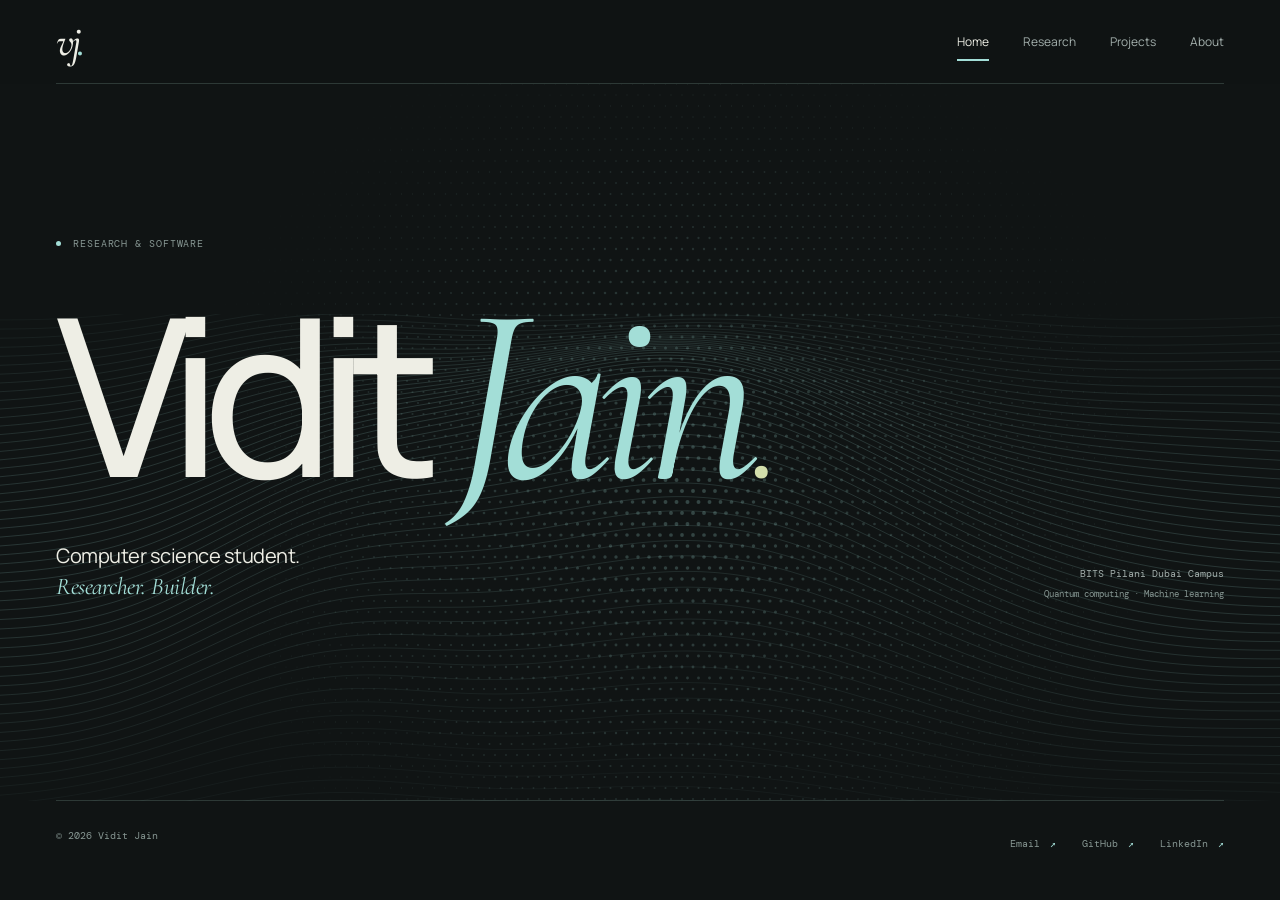
==== index.html @ ff982cfb "Extend portfolio artwork edge to edge" ====
<!doctype html>
<html lang="en" class="motion-running">
<head>
<meta charset="utf-8"><meta name="viewport" content="width=device-width, initial-scale=1">
<meta name="theme-color" content="#101414"><meta name="description" content="Vidit Jain, Computer Science undergraduate and student researcher at BITS Pilani Dubai Campus.">
<title>Vidit Jain</title><link rel="canonical" href="https://viditjain.me/">
<link rel="preconnect" href="https://fonts.googleapis.com"><link rel="preconnect" href="https://fonts.gstatic.com" crossorigin>
<link href="https://fonts.googleapis.com/css2?family=Cormorant+Garamond:ital,wght@0,400;0,500;1,400;1,500&family=DM+Mono:wght@400;500&family=Manrope:wght@400;500;600;700;800&display=swap" rel="stylesheet">
<link rel="stylesheet" href="/styles.css?v=studio-6"><script src="/script.js?v=studio-6" defer></script>
</head>
<body class="page-home">
<a class="skip-link" href="#main">Skip to content</a>
<header class="site-header"><div class="shell header-inner">
<a class="wordmark" href="/" aria-label="Vidit Jain home">vj<span class="wordmark-dot">.</span></a>
<nav class="primary-nav" aria-label="Main navigation"><a href="/" aria-current="page">Home</a><a href="/research/">Research</a><a href="/projects/">Projects</a><a href="/about/">About</a></nav>
</div></header>
<main id="main"><section class="shell home-composition">
<canvas class="home-waves" data-art="waves" aria-hidden="true"></canvas>
<canvas class="ambient-dots" data-art="dots" aria-hidden="true"></canvas><div class="home-topline"><p class="kicker">RESEARCH &amp; SOFTWARE</p></div>
<h1 class="name-title"><span>Vidit</span> <em>Jain</em><span class="name-period" aria-hidden="true">.</span></h1>
<div class="home-caption"><p>Computer science student.<br><em>Researcher. Builder.</em></p><p class="home-affiliation">BITS Pilani Dubai Campus<br><span>Quantum computing · Machine learning</span></p>
</div>
</section></main>
<footer class="shell footer"><span>© 2026 Vidit Jain</span><div class="footer-links"><button class="motion-toggle" type="button" aria-pressed="false" hidden>Motion <span class="motion-state">on</span></button><a href="mailto:f20240363@dubai.bits-pilani.ac.in">Email<span aria-hidden="true">↗</span></a><a href="https://github.com/VIDITJAIN7" target="_blank" rel="noreferrer">GitHub<span aria-hidden="true">↗</span></a><a href="https://www.linkedin.com/in/viditjain7" target="_blank" rel="noreferrer">LinkedIn<span aria-hidden="true">↗</span></a></div></footer>
</body>
</html>
---- styles.css ----
/* Shared studio system: open layouts, ink surfaces, mint signals. */
:root {
  color-scheme: dark;
  --bg: #101414;
  --text: #eeeee5;
  --muted: #a4b0ad;
  --quiet: #879793;
  --accent: #a3ded7;
  --blue: #a3ded7;
  --warm: #d3deab;
  --line: #2d3936;
  --sans: "Manrope", system-ui, sans-serif;
  --serif: "Cormorant Garamond", Georgia, serif;
  --mono: "DM Mono", ui-monospace, monospace;
  --ease: cubic-bezier(.22, 1, .36, 1);
}
* { box-sizing: border-box; }
html { scroll-behavior: smooth; scroll-padding-top: 170px; }
body { margin: 0; background: var(--bg); color: var(--text); font: 15px/1.8 var(--sans); -webkit-font-smoothing: antialiased; overflow-x: hidden; }
::selection { background: var(--accent); color: var(--bg); }
a { color: inherit; text-decoration: none; }
a, button { -webkit-tap-highlight-color: transparent; }
a:focus-visible, button:focus-visible { outline: 2px solid var(--accent); outline-offset: 6px; }
button { font: inherit; color: inherit; }
p, h1, h2, h3, figure, dl { margin: 0; }
p + p { margin-top: 20px; }
img, svg { display: block; max-width: 100%; }
em { font-family: var(--serif); font-weight: 400; }
.shell { width: min(1360px, calc(100% - 112px)); margin-inline: auto; }
.skip-link { position: fixed; z-index: 100; top: -100px; left: 20px; padding: 10px 18px; background: var(--accent); color: var(--bg); }
.skip-link:focus { top: 12px; }
.site-header { position: sticky; top: 0; z-index: 30; background: #101414e8; backdrop-filter: blur(18px); }
.header-inner { height: 84px; display: flex; align-items: center; gap: 40px; border-bottom: 1px solid var(--line); }
.wordmark { font: italic 500 42px/1 var(--serif); letter-spacing: -.08em; }
.wordmark-dot { color: var(--accent); }
.primary-nav { display: flex; align-items: center; gap: 34px; margin-left: auto; }
.primary-nav a { position: relative; padding: 12px 0; font-size: 12px; color: var(--muted); transition: color .2s; }
.primary-nav a::after { content: ""; position: absolute; left: 0; bottom: 3px; height: 2px; width: 100%; background: var(--accent); transform: scaleX(0); transform-origin: left; transition: transform .3s var(--ease); }
.primary-nav a:hover, .primary-nav a[aria-current] { color: var(--text); }
.primary-nav a:hover::after, .primary-nav a[aria-current]::after { transform: scaleX(1); }
.kicker, .entry-meta, .figure-eyebrow { font: 10px/1.8 var(--mono); letter-spacing: .09em; text-transform: uppercase; color: var(--quiet); }
.footer { border-top: 1px solid var(--line); margin-top: 40px; padding-block: 26px 32px; display: flex; justify-content: space-between; gap: 24px; color: var(--quiet); font: 10px/1.8 var(--mono); }
.footer-links { display: flex; align-items: center; gap: 26px; flex-wrap: wrap; }
.footer-links a { display: inline-flex; gap: 10px; padding-block: 8px; }
.footer-links a span, .text-link span, .project-title > a span { color: var(--accent); display: inline-block; transition: transform .25s var(--ease); }
.footer-links a:hover, .text-link:hover { color: var(--text); }
.footer-links a:hover span, .text-link:hover span, .project-title > a:hover span { transform: translate(3px,-3px); }
.motion-state { color: var(--accent); margin-left: 5px; }
.text-link { text-decoration: underline; text-decoration-color: var(--line); text-underline-offset: 6px; transition: text-decoration-color .2s; }
.text-link:hover { text-decoration-color: var(--accent); }

/* A quiet, oversized signature with a responsive generative line study. */
.home-composition { position: relative; isolation: isolate; min-height: max(560px,calc(100svh - 184px)); display: flex; flex-direction: column; justify-content: center; padding-block: 65px 110px; }
.home-waves { position: absolute; left: 50%; bottom: -1px; width: 100vw; height: 68%; transform: translateX(-50%); opacity: .48; z-index: -2; pointer-events: none; }
.ambient-dots { position: absolute; left: 50%; top: 0; width: 100vw; height: 100%; transform: translateX(-50%); opacity: .42; z-index: -1; pointer-events: none; }
.home-topline { display: flex; align-items: center; gap: 12px; }
.home-topline::before { content: ""; width: 5px; height: 5px; border-radius: 50%; background: var(--accent); }
.name-title { display: flex; align-items: baseline; font: 500 clamp(100px,17.2vw,260px)/1.02 var(--sans); letter-spacing: -.09em; margin: 28px 0 30px; white-space: nowrap; }
.name-title em { color: var(--accent); font-size: 1.15em; letter-spacing: -.065em; margin-left: .12em; line-height: .9; }
.name-period { color: var(--warm); font-family: var(--serif); font-size: .6em; margin-left: .03em; }
.home-caption { display: flex; justify-content: space-between; align-items: end; gap: 24px; }
.home-caption > p:first-child { font-size: 20px; line-height: 1.45; letter-spacing: -.025em; }
.home-caption em { color: var(--accent); font-size: 1.2em; }
.home-caption .home-affiliation { margin: 0; color: var(--muted); font: 10px/2 var(--mono); text-align: right; }
.home-affiliation span { color: var(--quiet); font-size: 9px; }
.home-under-title { border-top: 1px solid var(--line); display: flex; justify-content: space-between; padding-top: 14px; gap: 20px; }
.home-under-title .kicker { font-size: 9px; }
.home-body { display: grid; grid-template-columns: 1fr 1fr; gap: 9%; padding: 48px 0 16px; align-items: center; }
.home-intro { grid-column: 1; grid-row: 1; }
.intro-line { font-size: clamp(22px,2.1vw,31px); line-height: 1.4; letter-spacing: -.03em; }
.intro-line em { font-size: 1.2em; color: var(--accent); }
.home-intro > p:not(.intro-line) { font-size: 14px; color: var(--muted); }
.home-current { border-top: 1px solid var(--line); margin-top: 25px; padding-top: 18px; }
.home-current .kicker { display: block; color: var(--warm); font-size: 9px; margin-bottom: 8px; }
.home-location { display: flex; flex-wrap: wrap; justify-content: space-between; gap: 8px; font: 9px/1.8 var(--mono) !important; padding-top: 6px; }
.home-art { grid-column: 2; grid-row: 1; position: relative; height: 330px; overflow: hidden; }
.home-art canvas { position: absolute; inset: 20px 0 0; width: 100%; height: 280px; mask-image: linear-gradient(90deg,transparent,#000 10%,#000 85%,transparent); }
.art-label { position: relative; z-index: 1; display: flex; gap: 16px; color: var(--muted); font: 10px/1.8 var(--mono); }
.small-cross { color: var(--warm); font: 26px/1 var(--serif); }
.art-footnote { position: absolute; bottom: 0; left: 0; font: 8px var(--mono); letter-spacing: .08em; color: var(--quiet); }
.page-home .footer { margin-top: 0; }

/* Chapter titles share the artwork vocabulary with the home and profile. */
.page-intro { position: relative; isolation: isolate; padding-block: 64px 54px; min-height: 340px; overflow: hidden; display: grid; grid-template-columns: 1fr 350px; align-items: end; gap: 0 8%; }
.page-intro > .kicker { grid-column: 1/-1; color: var(--accent); margin-bottom: 24px; }
.page-intro > .kicker { display: none; }
.page-intro h1 { font: 500 clamp(62px,7.6vw,112px)/.95 var(--sans); letter-spacing: -.065em; }
.title-dot { color: var(--accent); font-family: var(--serif); }
.page-intro h1 em { display: block; font-size: 1.08em; color: var(--accent); padding-left: .55em; margin-top: 4px; letter-spacing: -.035em; }
.page-description { color: var(--muted); font-size: 14px; max-width: 360px; padding-bottom: 5px; }
.intro-art { position: absolute; z-index: -1; inset: 0 auto 0 50%; width: 100vw; height: 100%; transform: translateX(-50%); opacity: .34; pointer-events: none; }

/* The index stays above the work. Each heading stays beside its story. */
.reading-layout { position: relative; }
.contents { position: sticky; top: 83px; z-index: 20; background: #101414f2; backdrop-filter: blur(18px); border-block: 1px solid var(--line); }
.contents nav { display: flex; align-items: center; gap: 30px; min-height: 62px; position: relative; }
.contents .kicker { margin-right: auto; font-size: 9px; }
.contents a { position: relative; padding-block: 20px; font-size: 11px; white-space: nowrap; color: var(--muted); transition: color .2s; }
.contents a::after { position: absolute; content: ""; left: 0; bottom: 0; height: 2px; width: 100%; background: var(--accent); transform: scaleX(0); transform-origin: left; transition: transform .35s var(--ease); }
.contents a:hover, .contents a[aria-current] { color: var(--accent); }
.contents a[aria-current]::after { transform: scaleX(1); }
.reading-track { position: absolute; top: -1px; left: 0; width: 100%; height: 1px; pointer-events: none; }
.reading-track span { display: block; height: 100%; background: var(--accent); transform: scaleX(var(--read-progress,0)); transform-origin: left; }
.entry { position: relative; display: grid; grid-template-columns: .85fr 1.15fr; gap: 9%; min-height: calc(100svh - 146px); padding-block: 64px; scroll-margin-top: 0; }
.entry + .entry { border-top: 1px solid var(--line); }
.entry::before { content: ""; position: absolute; top: -1px; left: 0; width: 48px; height: 2px; background: var(--accent); transform: scaleX(var(--chapter-progress,0)); transform-origin: left; transition: transform .4s var(--ease); }
.case-heading, .case-content { min-width: 0; }
.case-heading-inner { position: sticky; top: 187px; padding-bottom: 25px; }
.entry-meta { color: var(--accent); margin-bottom: 24px; font-size: 9px; }
.entry h2 { font: 500 clamp(28px,3.05vw,44px)/1.15 var(--sans); letter-spacing: -.045em; text-wrap: balance; margin-bottom: 24px; }
.entry h2 em { color: var(--accent); font-size: 1.12em; letter-spacing: -.015em; }
.byline { color: var(--quiet); font: 10px/1.9 var(--mono); max-width: 300px; }
.terms { display: flex; flex-wrap: wrap; gap: 8px 16px; font: 9px/1.8 var(--mono); color: var(--muted); margin-top: 30px; max-width: 330px; }
.terms span { border-bottom: 1px solid var(--line); padding-bottom: 4px; }
.entry-lead { font-size: clamp(20px,1.75vw,26px); line-height: 1.5; letter-spacing: -.025em; margin-bottom: 22px; }
.case-content > p:not([class]) { color: var(--muted); font-size: 14px; }
.case-note { margin-top: 36px; padding-top: 25px; border-top: 1px solid var(--line); display: grid; grid-template-columns: 125px 1fr; gap: 24px; }
.case-note h3 { color: var(--warm); font: 10px/1.8 var(--mono); }
.case-note p { color: var(--muted); font-size: 12px; line-height: 1.9; }
.case-note p + p { margin-top: 14px; }
.project-title h2 { font-size: clamp(36px,4.4vw,64px); margin-bottom: 15px; }
.project-title h2 em { display: block; font-size: .66em; margin-top: 8px; }
.project-title > a { display: inline-flex; align-items: center; gap: 28px; margin-block: 8px 3px; border-bottom: 1px solid var(--line); padding-block: 8px; font: 10px var(--mono); transition: border-color .2s; }
.project-title > a:hover { border-color: var(--accent); }
.metrics { display: flex; flex-wrap: wrap; gap: 25px 38px; margin-block: 36px; padding-block: 26px; border-block: 1px solid var(--line); }
.metrics > div { display: flex; flex-direction: column-reverse; gap: 9px; }
.metrics dt { color: var(--quiet); font: 9px/1.7 var(--mono); }
.metrics dd { margin: 0; font: 500 clamp(27px,3vw,42px)/1.1 var(--sans); color: var(--accent); letter-spacing: -.055em; }
figure { margin-block: 32px; }
figcaption { font: 9px/1.8 var(--mono); color: var(--quiet); margin-top: 16px; }
.signal-figure, .fusion-figure, .cluster-figure { padding-top: 10px; }
.signal-figure svg, .cluster-figure svg, .fusion-figure svg, .huddle-figure svg { width: 100%; height: auto; overflow: visible; }
.diagram-lines { fill: none; stroke: var(--accent); stroke-width: 1; opacity: .45; }
.gate rect { fill: var(--bg); stroke: var(--accent); stroke-width: 1; }
.diagram-text { fill: var(--text); text-anchor: middle; font: 14px var(--mono); }
.diagram-label { fill: var(--muted); font: 12px var(--mono); }
.signal-dot, .cluster-dots { fill: var(--accent); color: var(--accent); }
.cluster-dots .anomaly { fill: var(--warm); }
.fusion-figure { color: var(--muted); font-family: var(--mono); }
.fusion-figure path[stroke="#d7ee91"] { stroke: var(--warm); }
.fusion-figure path[stroke="#8ac7c5"] { stroke: var(--accent); }
.process { position: relative; display: flex; padding: 0; margin: 0; list-style: none; }
.process::before { content: ""; position: absolute; top: 8px; left: 0; right: 0; height: 1px; background: linear-gradient(90deg,var(--accent),var(--warm)); opacity: .4; }
.process li { flex: 1; padding-right: 16px; position: relative; }
.process li > span { font: 9px/16px var(--mono); background: var(--bg); color: var(--accent); padding-right: 12px; position: relative; }
.process b { display: block; font: 11px/1.6 var(--sans); margin-top: 15px; }
.interval-figure { padding-top: 12px; }
.interval-labels { display: grid; grid-template-columns: 40.4% 1fr auto; font: 11px var(--mono); color: var(--muted); }
.interval-labels strong { width: max-content; transform: translateX(-50%); font-weight: 400; color: var(--accent); }
.interval-rule { position: relative; height: 32px; margin-top: 17px; border-inline: 1px solid var(--quiet); background: linear-gradient(90deg,transparent,#a3ded726 40.4%,transparent); }
.interval-rule::before { content: ""; position: absolute; inset: 50% 0 auto; height: 1px; background: var(--quiet); }
.interval-rule i { position: absolute; width: 2px; background: var(--accent); height: 40px; top: -4px; left: 40.4%; }
.figure-eyebrow { font-size: 8px; margin-bottom: 20px; }
.bar-row { display: grid; grid-template-columns: 80px 1fr 45px; align-items: center; gap: 14px; font: 10px var(--mono); margin-top: 15px; }
.bar-row i { height: 5px; background: linear-gradient(90deg,#a3ded744,var(--accent)); transform: scaleX(var(--bar)); transform-origin: left; }
.bar-row strong { color: var(--accent); font-weight: 400; }
.learning-sequence { display: flex; gap: 24px; margin-block: 40px; }
.learning-sequence > span { flex: 1; font: 30px var(--serif); border-top: 1px solid var(--line); }
.learning-sequence i { display: block; font: 9px var(--mono); color: var(--accent); padding-block: 12px 18px; }

/* Profile keeps the same two-column rhythm and an individual signature. */
.about-layout { display: grid; grid-template-columns: .85fr 1.15fr; gap: 9%; border-top: 1px solid var(--line); }
.about-margin { align-self: start; position: sticky; top: 115px; padding-block: 30px; }
.profile-signature { position: relative; width: 280px; max-width: 100%; height: 210px; isolation: isolate; }
.profile-signature canvas { position: absolute; width: 100%; height: 100%; inset: 0; z-index: -1; opacity: .65; }
.serif-monogram { font: italic 175px/1 var(--serif); color: var(--accent); letter-spacing: -.16em; }
.serif-monogram > span { display: inline-block; transform: translateY(20px); }
.margin-note { font: 11px/2.2 var(--mono); color: var(--quiet); margin-top: 22px; }
.about-section { padding-block: 38px; }
.about-section + .about-section { border-top: 1px solid var(--line); }
.about-section > .kicker { color: var(--accent); margin-bottom: 22px; }
.about-section h2 { font: 500 27px/1.3 var(--sans); letter-spacing: -.035em; margin-bottom: 15px; }
.about-section > p:not([class]), .experience p { color: var(--muted); font-size: 14px; }
.education-line { display: flex; justify-content: space-between; align-items: center; gap: 25px; }
.education-line strong { font: 400 64px var(--serif); color: var(--accent); }
.education-line strong span { font: 10px var(--mono); color: var(--quiet); }
.education-line > span { color: var(--muted); font: 10px/1.8 var(--mono); }
.experience .entry-meta { display: block; color: var(--quiet); }
.experience .byline { margin-bottom: 14px; }
.recognition-list > div { display: flex; justify-content: space-between; gap: 24px; padding-block: 15px; border-bottom: 1px solid var(--line); font-size: 12px; }
.recognition-list > div:last-child { border: 0; }
.recognition-list dd { margin: 0; color: var(--warm); text-align: right; font: 10px/1.8 var(--mono); }
.email-address { display: inline-block; margin-top: 16px; font-size: 13px; overflow-wrap: anywhere; }

/* Native page transitions progressively enhance ordinary, bookmarkable links. */
@view-transition { navigation: auto; }
::view-transition-old(root) { animation: page-out .18s ease both; }
::view-transition-new(root) { animation: page-in .45s var(--ease) both; }
@keyframes page-in { from { opacity: 0; transform: translateY(9px); } to { opacity: 1; transform: none; } }
@keyframes page-out { to { opacity: 0; transform: translateY(-5px); } }
.motion-running .home-composition .name-title { animation: page-in .6s var(--ease) both; }
.motion-running .page-intro h1 { animation: page-in .45s var(--ease) both; }
@media (min-width: 1500px) { .home-body { padding-top: 65px; } .home-art { height: 380px; } .home-art canvas { height: 340px; } }
@media (max-width: 1100px) {
  .shell { width: calc(100% - 72px); }
  .entry, .about-layout { gap: 6%; grid-template-columns: .9fr 1.1fr; }
  .contents nav { gap: 22px; }
  .page-intro { grid-template-columns: 1fr 290px; gap: 0 4%; }
  .case-note { grid-template-columns: 1fr; gap: 14px; }
  .metrics { gap: 24px; }
  .entry h2 { font-size: 32px; }
  .project-title h2 { font-size: 46px; }
}
@media (max-width: 760px) {
  html { scroll-padding-top: 150px; }
  .shell { width: calc(100% - 40px); }
  .header-inner { height: 74px; gap: 20px; }
  .wordmark { font-size: 36px; }
  .primary-nav { gap: 22px; }
  .primary-nav a { font-size: 11px; }
  .home-composition { min-height: max(520px,calc(100svh - 190px)); padding-block: 50px 115px; }
  .home-caption { align-items: start; flex-direction: column; gap: 25px; }
  .home-caption > p:first-child { font-size: 19px; }
  .home-caption .home-affiliation { text-align: left; font-size: 9px; }
  .home-caption .home-affiliation span { font-size: 8px; }
  .home-topline .kicker { font-size: 8px; }
  .name-title { font-size: 18.8vw; margin-block: 30px; }
  .ambient-dots { width: 100vw; height: 100%; top: 0; }
  .home-waves { height: 70%; opacity: .7; }
  .home-under-title .kicker { font-size: 7px; }
  .home-body { display: flex; flex-direction: column; gap: 28px; padding-top: 28px; }
  .home-intro { width: 100%; }
  .intro-line { font-size: 26px; }
  .home-art { width: 100%; height: 260px; }
  .home-art canvas { height: 220px; }
  .page-intro { display: block; padding-block: 40px 34px; min-height: 0; }
  .page-intro > .kicker { font-size: 9px; margin-bottom: 20px; }
  .page-intro h1 { font-size: clamp(57px,12vw,82px); }
  .page-description { max-width: 480px; margin-top: 26px; font-size: 13px; }
  .intro-art { width: 100vw; height: 100%; opacity: .28; }
  .contents { top: 73px; margin-inline: -20px; padding-inline: 20px; }
  .contents nav { overflow-x: auto; gap: 23px; scrollbar-width: none; min-height: 54px; }
  .contents nav::-webkit-scrollbar { display: none; }
  .contents .kicker { display: none; }
  .contents a { padding-block: 18px; font-size: 10px; }
  .entry { display: block; min-height: 0; padding-block: 40px; }
  .case-heading-inner { position: static; padding-bottom: 28px; }
  .entry-meta { margin-bottom: 16px; font-size: 8px; }
  .entry h2 { font-size: 34px; max-width: 540px; margin-bottom: 16px; }
  .project-title { position: relative; padding-right: 64px; }
  .project-title h2 { font-size: 43px; }
  .project-title > a { position: absolute; right: 0; top: 4px; gap: 10px; font-size: 9px; }
  .terms { margin-top: 19px; max-width: 100%; gap: 7px 15px; font-size: 8px; }
  .entry-lead { font-size: 20px; }
  .case-content > p:not([class]) { font-size: 13px; }
  .case-note { margin-top: 28px; padding-top: 20px; gap: 12px; }
  .case-note h3 { font-size: 10px; }
  .case-note p { font-size: 12px; }
  .metrics { gap: 20px; margin-block: 28px; }
  .metrics dd { font-size: 31px; }
  .metrics dt { font-size: 8px; }
  .process b { font-size: 10px; }
  .learning-sequence { gap: 12px; }
  .learning-sequence > span { min-width: 0; font-size: clamp(20px,5.5vw,30px); }
  figcaption { font-size: 8px; }
  .about-layout { display: block; }
  .about-margin { position: static; display: grid; grid-template-columns: 150px 1fr; align-items: center; gap: 20px; padding-block: 25px; border-bottom: 1px solid var(--line); }
  .profile-signature { width: 150px; height: 140px; }
  .serif-monogram { font-size: 115px; }
  .about-margin > .kicker { display: none; }
  .margin-note { margin: 0; font-size: 9px; }
  .about-section { padding-block: 30px; }
  .education-line { flex-wrap: wrap; }
  .recognition-list > div { gap: 18px; font-size: 11px; }
  .recognition-list dd { font-size: 9px; }
  .footer { flex-wrap: wrap; font-size: 9px; gap: 15px; margin-top: 25px; }
  .footer-links { gap: 22px; }
  .footer-links a { gap: 5px; }
}
@media (max-width: 380px) {
  .primary-nav { gap: 16px; }
  .shell { width: calc(100% - 32px); }
  .contents { margin-inline: -16px; padding-inline: 16px; }
  .home-under-title { gap: 8px; }
  .home-under-title .kicker { font-size: 6px; }
  .footer-links { gap: 16px; }
  .entry h2 { font-size: 30px; }
  .project-title h2 { font-size: 36px; }
}
@media (min-width: 761px) and (max-height: 700px) {
  .case-heading-inner, .about-margin { position: static; }
}
@media (prefers-reduced-motion: reduce) {
  html:not(.motion-running) { scroll-behavior: auto; }
  html:not(.motion-running) *, html:not(.motion-running) *::before, html:not(.motion-running) *::after { animation: none !important; transition: none !important; }
  html:not(.motion-running)::view-transition-group(*), html:not(.motion-running)::view-transition-old(*), html:not(.motion-running)::view-transition-new(*) { animation: none !important; }
}
html.motion-paused { scroll-behavior: auto; }
.motion-paused *, .motion-paused *::before, .motion-paused *::after { animation: none !important; transition: none !important; }
.motion-paused::view-transition-group(*), .motion-paused::view-transition-old(*), .motion-paused::view-transition-new(*) { animation: none !important; }
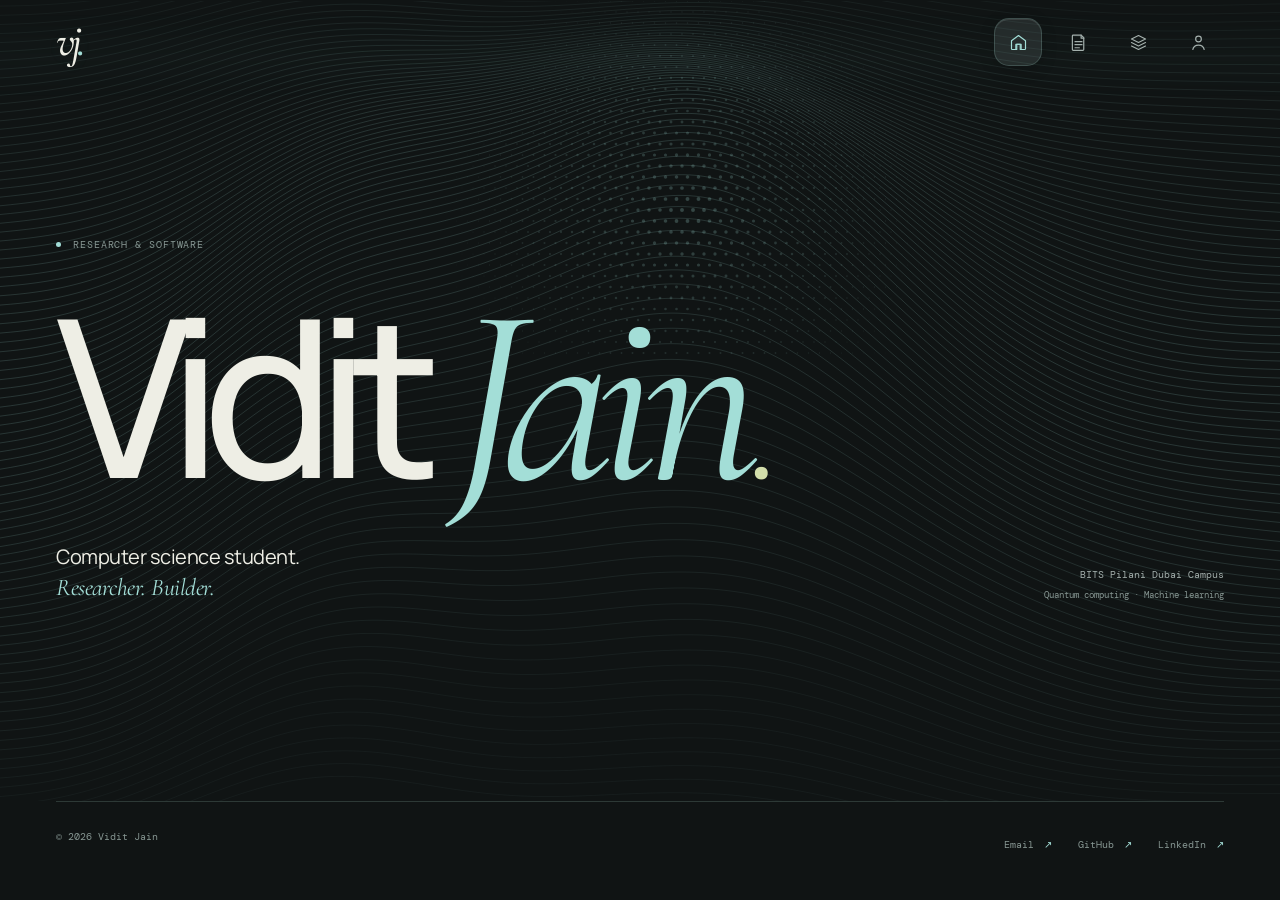
==== commit b25c1d19: "Refine transparent top navigation and home artwork" ====
--- a/index.html
+++ b/index.html
@@ -6,13 +6,18 @@
 <title>Vidit Jain</title><link rel="canonical" href="https://viditjain.me/">
 <link rel="preconnect" href="https://fonts.googleapis.com"><link rel="preconnect" href="https://fonts.gstatic.com" crossorigin>
 <link href="https://fonts.googleapis.com/css2?family=Cormorant+Garamond:ital,wght@0,400;0,500;1,400;1,500&family=DM+Mono:wght@400;500&family=Manrope:wght@400;500;600;700;800&display=swap" rel="stylesheet">
-<link rel="stylesheet" href="/styles.css?v=studio-6"><script src="/script.js?v=studio-6" defer></script>
+<link rel="icon" type="image/svg+xml" href="/vj-mark.svg?v=studio-8"><link rel="stylesheet" href="/styles.css?v=studio-7"><script src="/script.js?v=studio-7" defer></script>
 </head>
 <body class="page-home">
 <a class="skip-link" href="#main">Skip to content</a>
 <header class="site-header"><div class="shell header-inner">
 <a class="wordmark" href="/" aria-label="Vidit Jain home">vj<span class="wordmark-dot">.</span></a>
-<nav class="primary-nav" aria-label="Main navigation"><a href="/" aria-current="page">Home</a><a href="/research/">Research</a><a href="/projects/">Projects</a><a href="/about/">About</a></nav>
+<nav class="dock" aria-label="Main navigation"><div class="dock-glass">
+<a class="dock-item" href="/" aria-label="Home" aria-current="page"><span class="dock-icon" aria-hidden="true"><svg viewBox="0 0 24 24"><path d="m4 10 8-6 8 6v9a1 1 0 0 1-1 1h-5v-6h-4v6H5a1 1 0 0 1-1-1v-9Z"/><path d="M9 20v-6h6v6"/></svg></span><span class="dock-label">Home</span></a>
+<a class="dock-item" href="/research/" aria-label="Research"><span class="dock-icon" aria-hidden="true"><svg viewBox="0 0 24 24"><path d="M6 3.5h9l3 3V20a1 1 0 0 1-1 1H6a1 1 0 0 1-1-1V4.5a1 1 0 0 1 1-1Z"/><path d="M15 3.5V7h3M8 11h8M8 14.5h8M8 18h5"/></svg></span><span class="dock-label">Research</span></a>
+<a class="dock-item" href="/projects/" aria-label="Projects"><span class="dock-icon" aria-hidden="true"><svg viewBox="0 0 24 24"><path d="m12 4 8 4-8 4-8-4 8-4Z"/><path d="m4 12 8 4 8-4M4 16l8 4 8-4"/></svg></span><span class="dock-label">Projects</span></a>
+<a class="dock-item" href="/about/" aria-label="About"><span class="dock-icon" aria-hidden="true"><svg viewBox="0 0 24 24"><circle cx="12" cy="8" r="3.25"/><path d="M5.5 20c.7-3.2 3-5 6.5-5s5.8 1.8 6.5 5"/></svg></span><span class="dock-label">About</span></a>
+</div></nav>
 </div></header>
 <main id="main"><section class="shell home-composition">
 <canvas class="home-waves" data-art="waves" aria-hidden="true"></canvas>
--- a/styles.css
+++ b/styles.css
@@ -29,15 +29,22 @@
 .shell { width: min(1360px, calc(100% - 112px)); margin-inline: auto; }
 .skip-link { position: fixed; z-index: 100; top: -100px; left: 20px; padding: 10px 18px; background: var(--accent); color: var(--bg); }
 .skip-link:focus { top: 12px; }
-.site-header { position: sticky; top: 0; z-index: 30; background: #101414e8; backdrop-filter: blur(18px); }
-.header-inner { height: 84px; display: flex; align-items: center; gap: 40px; border-bottom: 1px solid var(--line); }
-.wordmark { font: italic 500 42px/1 var(--serif); letter-spacing: -.08em; }
+.site-header { position: sticky; top: 0; z-index: 30; overflow: visible; background: transparent; border-bottom: 1px solid transparent; box-shadow: none; backdrop-filter: none; -webkit-backdrop-filter: none; transition: background .55s var(--ease), border-color .55s ease, box-shadow .55s ease; }
+.site-header::after { content: ""; position: absolute; z-index: -1; inset: 0 -2% -24px; background: linear-gradient(180deg, transparent 0%, rgba(163,222,215,.025) 54%, transparent 100%); filter: blur(9px); opacity: .9; pointer-events: none; }
+.header-inner { height: 84px; display: flex; align-items: center; gap: 40px; }
+.wordmark { position: relative; z-index: 1; font: italic 500 44px/.9 var(--serif); letter-spacing: -.1em; text-shadow: 0 2px 18px rgba(163,222,215,.08); }
 .wordmark-dot { color: var(--accent); }
-.primary-nav { display: flex; align-items: center; gap: 34px; margin-left: auto; }
-.primary-nav a { position: relative; padding: 12px 0; font-size: 12px; color: var(--muted); transition: color .2s; }
-.primary-nav a::after { content: ""; position: absolute; left: 0; bottom: 3px; height: 2px; width: 100%; background: var(--accent); transform: scaleX(0); transform-origin: left; transition: transform .3s var(--ease); }
-.primary-nav a:hover, .primary-nav a[aria-current] { color: var(--text); }
-.primary-nav a:hover::after, .primary-nav a[aria-current]::after { transform: scaleX(1); }
+
+/* A quiet liquid-glass dock keeps navigation close without competing with the artwork. */
+.dock { position: static; z-index: 60; margin-left: auto; }
+.dock-glass { position: relative; display: flex; align-items: center; gap: 12px; padding: 5px 2px 5px 10px; }
+.dock-item { --dock-scale: 1; --dock-lift: 0px; position: relative; display: grid; place-items: center; width: 48px; height: 48px; border: 1px solid transparent; border-radius: 15px; color: var(--muted); transform: translateY(var(--dock-lift)) scale(var(--dock-scale)); transform-origin: center bottom; transition: transform .28s var(--ease), color .25s ease, background .25s ease, border-color .25s ease, box-shadow .25s ease; will-change: transform; }
+.dock-item:hover, .dock-item:focus-visible, .dock-item[aria-current] { color: var(--text); background: rgba(214,246,239,.1); border-color: rgba(183,239,228,.18); box-shadow: inset 0 1px 0 rgba(255,255,255,.1), 0 4px 16px rgba(0,0,0,.16); }
+.dock-item[aria-current] { color: var(--accent); }
+.dock-icon { display: grid; place-items: center; width: 21px; height: 21px; }
+.dock-icon svg { width: 21px; height: 21px; fill: none; stroke: currentColor; stroke-linecap: round; stroke-linejoin: round; stroke-width: 1.35; }
+.dock-label { position: absolute; left: 50%; top: calc(100% + 10px); padding: 5px 9px; border: 1px solid rgba(219,248,241,.16); border-radius: 9px; color: var(--text); background: rgba(17,26,26,.76); box-shadow: 0 8px 22px rgba(0,0,0,.25), inset 0 1px 0 rgba(255,255,255,.1); backdrop-filter: blur(16px); -webkit-backdrop-filter: blur(16px); font: 9px/1 var(--mono); letter-spacing: .04em; opacity: 0; pointer-events: none; transform: translate(-50%, -5px); transition: opacity .2s ease, transform .25s var(--ease); white-space: nowrap; }
+.dock-item:hover .dock-label, .dock-item:focus-visible .dock-label, .dock-item.dock-focus .dock-label { opacity: 1; transform: translate(-50%, 0); }
 .kicker, .entry-meta, .figure-eyebrow { font: 10px/1.8 var(--mono); letter-spacing: .09em; text-transform: uppercase; color: var(--quiet); }
 .footer { border-top: 1px solid var(--line); margin-top: 40px; padding-block: 26px 32px; display: flex; justify-content: space-between; gap: 24px; color: var(--quiet); font: 10px/1.8 var(--mono); }
 .footer-links { display: flex; align-items: center; gap: 26px; flex-wrap: wrap; }
@@ -51,8 +58,8 @@
 
 /* A quiet, oversized signature with a responsive generative line study. */
 .home-composition { position: relative; isolation: isolate; min-height: max(560px,calc(100svh - 184px)); display: flex; flex-direction: column; justify-content: center; padding-block: 65px 110px; }
-.home-waves { position: absolute; left: 50%; bottom: -1px; width: 100vw; height: 68%; transform: translateX(-50%); opacity: .48; z-index: -2; pointer-events: none; }
-.ambient-dots { position: absolute; left: 50%; top: 0; width: 100vw; height: 100%; transform: translateX(-50%); opacity: .42; z-index: -1; pointer-events: none; }
+.home-waves { position: absolute; left: 50%; top: -84px; bottom: auto; width: 100vw; height: calc(100% + 84px); transform: translateX(-50%); opacity: .48; z-index: -2; pointer-events: none; }
+.ambient-dots { position: absolute; left: 50%; top: -84px; width: 100vw; height: calc(38% + 84px); transform: translateX(-50%); opacity: .42; z-index: -1; pointer-events: none; }
 .home-topline { display: flex; align-items: center; gap: 12px; }
 .home-topline::before { content: ""; width: 5px; height: 5px; border-radius: 50%; background: var(--accent); }
 .name-title { display: flex; align-items: baseline; font: 500 clamp(100px,17.2vw,260px)/1.02 var(--sans); letter-spacing: -.09em; margin: 28px 0 30px; white-space: nowrap; }
@@ -81,14 +88,14 @@
 .page-home .footer { margin-top: 0; }
 
 /* Chapter titles share the artwork vocabulary with the home and profile. */
-.page-intro { position: relative; isolation: isolate; padding-block: 64px 54px; min-height: 340px; overflow: hidden; display: grid; grid-template-columns: 1fr 350px; align-items: end; gap: 0 8%; }
+.page-intro { position: relative; isolation: isolate; padding-block: 64px 54px; min-height: 340px; overflow: visible; display: grid; grid-template-columns: 1fr 350px; align-items: end; gap: 0 8%; }
 .page-intro > .kicker { grid-column: 1/-1; color: var(--accent); margin-bottom: 24px; }
 .page-intro > .kicker { display: none; }
 .page-intro h1 { font: 500 clamp(62px,7.6vw,112px)/.95 var(--sans); letter-spacing: -.065em; }
 .title-dot { color: var(--accent); font-family: var(--serif); }
 .page-intro h1 em { display: block; font-size: 1.08em; color: var(--accent); padding-left: .55em; margin-top: 4px; letter-spacing: -.035em; }
 .page-description { color: var(--muted); font-size: 14px; max-width: 360px; padding-bottom: 5px; }
-.intro-art { position: absolute; z-index: -1; inset: 0 auto 0 50%; width: 100vw; height: 100%; transform: translateX(-50%); opacity: .34; pointer-events: none; }
+.intro-art { position: absolute; z-index: -1; top: -84px; bottom: auto; left: 50%; width: 100vw; height: calc(100% + 84px); transform: translateX(-50%); opacity: .34; pointer-events: none; }
 
 /* The index stays above the work. Each heading stays beside its story. */
 .reading-layout { position: relative; }
@@ -206,8 +213,8 @@
   .shell { width: calc(100% - 40px); }
   .header-inner { height: 74px; gap: 20px; }
   .wordmark { font-size: 36px; }
-  .primary-nav { gap: 22px; }
-  .primary-nav a { font-size: 11px; }
+  .dock-glass { gap: 9px; padding: 5px 0 5px 6px; }
+  .dock-item { width: 44px; height: 44px; border-radius: 14px; }
   .home-composition { min-height: max(520px,calc(100svh - 190px)); padding-block: 50px 115px; }
   .home-caption { align-items: start; flex-direction: column; gap: 25px; }
   .home-caption > p:first-child { font-size: 19px; }
@@ -215,8 +222,8 @@
   .home-caption .home-affiliation span { font-size: 8px; }
   .home-topline .kicker { font-size: 8px; }
   .name-title { font-size: 18.8vw; margin-block: 30px; }
-  .ambient-dots { width: 100vw; height: 100%; top: 0; }
-  .home-waves { height: 70%; opacity: .7; }
+  .ambient-dots { width: 100vw; height: calc(36% + 74px); top: -74px; }
+  .home-waves { height: calc(100% + 74px); top: -74px; opacity: .7; }
   .home-under-title .kicker { font-size: 7px; }
   .home-body { display: flex; flex-direction: column; gap: 28px; padding-top: 28px; }
   .home-intro { width: 100%; }
@@ -227,7 +234,7 @@
   .page-intro > .kicker { font-size: 9px; margin-bottom: 20px; }
   .page-intro h1 { font-size: clamp(57px,12vw,82px); }
   .page-description { max-width: 480px; margin-top: 26px; font-size: 13px; }
-  .intro-art { width: 100vw; height: 100%; opacity: .28; }
+  .intro-art { width: 100vw; height: calc(100% + 74px); top: -74px; opacity: .28; }
   .contents { top: 73px; margin-inline: -20px; padding-inline: 20px; }
   .contents nav { overflow-x: auto; gap: 23px; scrollbar-width: none; min-height: 54px; }
   .contents nav::-webkit-scrollbar { display: none; }
@@ -268,7 +275,6 @@
   .footer-links a { gap: 5px; }
 }
 @media (max-width: 380px) {
-  .primary-nav { gap: 16px; }
   .shell { width: calc(100% - 32px); }
   .contents { margin-inline: -16px; padding-inline: 16px; }
   .home-under-title { gap: 8px; }
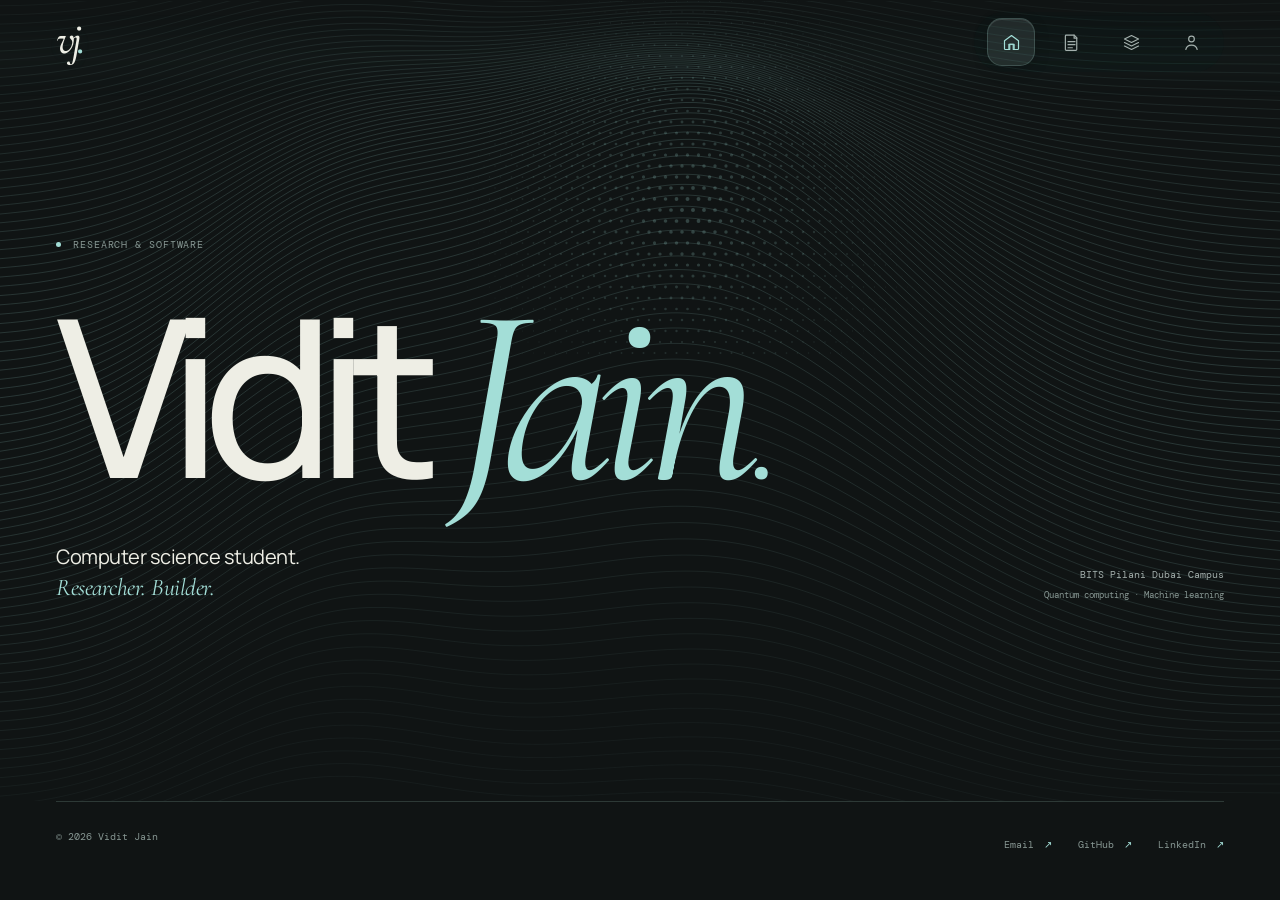
==== commit d7c5d145: "Polish portfolio navigation and featured projects" ====
--- a/index.html
+++ b/index.html
@@ -6,7 +6,7 @@
 <title>Vidit Jain</title><link rel="canonical" href="https://viditjain.me/">
 <link rel="preconnect" href="https://fonts.googleapis.com"><link rel="preconnect" href="https://fonts.gstatic.com" crossorigin>
 <link href="https://fonts.googleapis.com/css2?family=Cormorant+Garamond:ital,wght@0,400;0,500;1,400;1,500&family=DM+Mono:wght@400;500&family=Manrope:wght@400;500;600;700;800&display=swap" rel="stylesheet">
-<link rel="icon" type="image/svg+xml" href="/vj-mark.svg?v=studio-8"><link rel="stylesheet" href="/styles.css?v=studio-7"><script src="/script.js?v=studio-7" defer></script>
+<link rel="icon" type="image/svg+xml" href="/vj-mark.svg?v=studio-8"><link rel="stylesheet" href="/styles.css?v=studio-13"><script src="/script.js?v=studio-13" defer></script>
 </head>
 <body class="page-home">
 <a class="skip-link" href="#main">Skip to content</a>
--- a/styles.css
+++ b/styles.css
@@ -32,12 +32,12 @@
 .site-header { position: sticky; top: 0; z-index: 30; overflow: visible; background: transparent; border-bottom: 1px solid transparent; box-shadow: none; backdrop-filter: none; -webkit-backdrop-filter: none; transition: background .55s var(--ease), border-color .55s ease, box-shadow .55s ease; }
 .site-header::after { content: ""; position: absolute; z-index: -1; inset: 0 -2% -24px; background: linear-gradient(180deg, transparent 0%, rgba(163,222,215,.025) 54%, transparent 100%); filter: blur(9px); opacity: .9; pointer-events: none; }
 .header-inner { height: 84px; display: flex; align-items: center; gap: 40px; }
-.wordmark { position: relative; z-index: 1; font: italic 500 44px/.9 var(--serif); letter-spacing: -.1em; text-shadow: 0 2px 18px rgba(163,222,215,.08); }
+.wordmark { position: fixed; z-index: 61; top: 20px; left: max(20px, calc((100vw - min(1360px, calc(100vw - 112px))) / 2)); font: italic 500 44px/.9 var(--serif); letter-spacing: -.1em; text-shadow: 0 2px 18px rgba(163,222,215,.08); }
 .wordmark-dot { color: var(--accent); }
 
 /* A quiet liquid-glass dock keeps navigation close without competing with the artwork. */
 .dock { position: static; z-index: 60; margin-left: auto; }
-.dock-glass { position: relative; display: flex; align-items: center; gap: 12px; padding: 5px 2px 5px 10px; }
+.dock-glass { --dock-progress: 0; --dock-fill-alpha: 0; --dock-edge-alpha: 0; --dock-shadow-alpha: 0; --dock-highlight-alpha: 0; --dock-blur: 0px; position: relative; display: flex; align-items: center; gap: 12px; padding: 5px 8px 5px 12px; border: 1px solid rgba(183,239,228,var(--dock-edge-alpha)); border-radius: 999px; background: rgba(24,36,35,var(--dock-fill-alpha)); box-shadow: 0 12px 30px rgba(0,0,0,var(--dock-shadow-alpha)), inset 0 1px 0 rgba(255,255,255,var(--dock-highlight-alpha)); backdrop-filter: blur(var(--dock-blur)) saturate(150%); -webkit-backdrop-filter: blur(var(--dock-blur)) saturate(150%); transition: border-color .32s ease, background .32s ease, box-shadow .32s ease, backdrop-filter .32s ease; }
 .dock-item { --dock-scale: 1; --dock-lift: 0px; position: relative; display: grid; place-items: center; width: 48px; height: 48px; border: 1px solid transparent; border-radius: 15px; color: var(--muted); transform: translateY(var(--dock-lift)) scale(var(--dock-scale)); transform-origin: center bottom; transition: transform .28s var(--ease), color .25s ease, background .25s ease, border-color .25s ease, box-shadow .25s ease; will-change: transform; }
 .dock-item:hover, .dock-item:focus-visible, .dock-item[aria-current] { color: var(--text); background: rgba(214,246,239,.1); border-color: rgba(183,239,228,.18); box-shadow: inset 0 1px 0 rgba(255,255,255,.1), 0 4px 16px rgba(0,0,0,.16); }
 .dock-item[aria-current] { color: var(--accent); }
@@ -64,7 +64,7 @@
 .home-topline::before { content: ""; width: 5px; height: 5px; border-radius: 50%; background: var(--accent); }
 .name-title { display: flex; align-items: baseline; font: 500 clamp(100px,17.2vw,260px)/1.02 var(--sans); letter-spacing: -.09em; margin: 28px 0 30px; white-space: nowrap; }
 .name-title em { color: var(--accent); font-size: 1.15em; letter-spacing: -.065em; margin-left: .12em; line-height: .9; }
-.name-period { color: var(--warm); font-family: var(--serif); font-size: .6em; margin-left: .03em; }
+.name-period { color: var(--accent); font-family: var(--serif); font-size: .6em; margin-left: .03em; }
 .home-caption { display: flex; justify-content: space-between; align-items: end; gap: 24px; }
 .home-caption > p:first-child { font-size: 20px; line-height: 1.45; letter-spacing: -.025em; }
 .home-caption em { color: var(--accent); font-size: 1.2em; }
@@ -88,14 +88,18 @@
 .page-home .footer { margin-top: 0; }
 
 /* Chapter titles share the artwork vocabulary with the home and profile. */
-.page-intro { position: relative; isolation: isolate; padding-block: 64px 54px; min-height: 340px; overflow: visible; display: grid; grid-template-columns: 1fr 350px; align-items: end; gap: 0 8%; }
+.page-intro { position: relative; isolation: isolate; padding-block: 32px 40px; min-height: 285px; overflow: visible; display: grid; grid-template-columns: 1fr 350px; align-items: end; gap: 0 8%; }
 .page-intro > .kicker { grid-column: 1/-1; color: var(--accent); margin-bottom: 24px; }
 .page-intro > .kicker { display: none; }
 .page-intro h1 { font: 500 clamp(62px,7.6vw,112px)/.95 var(--sans); letter-spacing: -.065em; }
 .title-dot { color: var(--accent); font-family: var(--serif); }
 .page-intro h1 em { display: block; font-size: 1.08em; color: var(--accent); padding-left: .55em; margin-top: 4px; letter-spacing: -.035em; }
+.page-projects .page-intro h1 { max-width: 8ch; }
 .page-description { color: var(--muted); font-size: 14px; max-width: 360px; padding-bottom: 5px; }
 .intro-art { position: absolute; z-index: -1; top: -84px; bottom: auto; left: 50%; width: 100vw; height: calc(100% + 84px); transform: translateX(-50%); opacity: .34; pointer-events: none; }
+.page-research .page-intro, .page-projects .page-intro { isolation: auto; }
+.page-research .intro-art, .page-projects .intro-art { position: fixed; z-index: 0; inset: 0; width: 100vw; height: 100svh; transform: none; opacity: .26; }
+.page-research .page-intro > :not(.intro-art), .page-projects .page-intro > :not(.intro-art), .page-research .reading-layout, .page-projects .reading-layout { position: relative; z-index: 1; }
 
 /* The index stays above the work. Each heading stays beside its story. */
 .reading-layout { position: relative; }
@@ -189,6 +193,49 @@
 .recognition-list dd { margin: 0; color: var(--warm); text-align: right; font: 10px/1.8 var(--mono); }
 .email-address { display: inline-block; margin-top: 16px; font-size: 13px; overflow-wrap: anywhere; }
 
+/* Research and project work: a horizontal glass card browser with a second face for detail. */
+.work-carousel-layout { display: flex; flex-direction: column; }
+.work-carousel-layout > .entries { order: 1; }
+.work-carousel-layout > .contents { order: 2; position: relative; top: auto; align-self: center; margin-top: 28px; padding: 7px 10px; border: 1px solid rgba(219,248,241,.18); border-radius: 999px; background: rgba(30,46,45,.48); box-shadow: 0 12px 28px rgba(0,0,0,.18), inset 0 1px 0 rgba(255,255,255,.11); backdrop-filter: blur(18px) saturate(150%); -webkit-backdrop-filter: blur(18px) saturate(150%); }
+.work-carousel-layout .contents nav { display: flex; flex-wrap: nowrap; align-items: center; gap: 9px; min-height: 10px; padding: 0; }
+.work-carousel-layout .contents .kicker, .work-carousel-layout .reading-track { display: none; }
+.work-carousel-layout .contents a { display: block; flex: 0 0 8px; width: 8px; height: 8px; padding: 0; border: 0; border-radius: 50%; background: rgba(238,238,229,.32); font-size: 0; line-height: 0; transition: flex-basis .4s var(--ease), width .4s var(--ease), background .3s ease, box-shadow .3s ease, transform .3s var(--ease); }
+.work-carousel-layout .contents a::after { display: none; }
+.work-carousel-layout .contents a:hover, .work-carousel-layout .contents a[aria-current] { color: transparent; background: var(--accent); box-shadow: 0 0 0 4px rgba(163,222,215,.12), 0 0 12px rgba(163,222,215,.62); transform: scale(1.12); }
+.work-carousel-layout .contents a[aria-current] { flex-basis: 20px; width: 20px; border-radius: 999px; transform: none; }
+.work-carousel { position: relative; min-height: clamp(480px, 65vh, 640px); margin-top: 18px; perspective: 1500px; }
+.work-card { position: absolute; inset: 0; display: block; height: clamp(480px, 65vh, 640px); min-height: 0; padding: 0; border: 0; opacity: 0; transform: translate3d(calc(var(--card-x,0px) + var(--drag-x,0px)),var(--card-y,0px),0) scale(var(--card-scale,1)); transform-origin: center top; transition: transform .78s var(--ease), opacity .5s ease; will-change: transform, opacity; }
+.work-card::before { display: none; }
+.work-card-inner { position: relative; width: 100%; height: 100%; transform-style: preserve-3d; transition: transform .82s cubic-bezier(.22,1,.36,1); }
+.work-card.is-flipped .work-card-inner { transform: rotateY(180deg); }
+.work-face { position: absolute; inset: 0; overflow: hidden; border: 1px solid rgba(219,248,241,.19); border-radius: 28px; background: linear-gradient(135deg, rgba(38,57,56,.68), rgba(13,20,20,.72) 58%, rgba(28,44,43,.64)); box-shadow: 0 24px 60px rgba(0,0,0,.22), inset 0 1px 0 rgba(255,255,255,.13), inset 0 -1px 0 rgba(163,222,215,.08); backdrop-filter: blur(22px) saturate(150%); -webkit-backdrop-filter: blur(22px) saturate(150%); backface-visibility: hidden; -webkit-backface-visibility: hidden; }
+.work-face::before { content: ""; position: absolute; inset: 1px; border-radius: 27px; background: radial-gradient(circle at 10% 0%, rgba(163,222,215,.1), transparent 32%), linear-gradient(110deg, transparent 35%, rgba(255,255,255,.035), transparent 65%); pointer-events: none; }
+.work-face-front { display: grid; grid-template-columns: minmax(0,.78fr) minmax(0,1.22fr); align-items: center; gap: clamp(32px,7vw,110px); padding: clamp(30px,5vw,72px); }
+.work-face-front::after { content: ""; position: absolute; top: 19%; right: -1px; width: 2px; height: 62%; border-radius: 2px; background: linear-gradient(180deg, transparent, var(--accent) 28%, var(--warm) 52%, var(--accent) 76%, transparent); box-shadow: 0 0 8px rgba(163,222,215,.8), 0 0 24px rgba(163,222,215,.35); animation: edge-sweep 2.8s ease-in-out infinite; pointer-events: none; }
+.work-face-front .case-heading, .work-face-front .case-content { position: relative; z-index: 1; min-width: 0; }
+.work-card .work-face > * { transition: opacity .45s ease; }
+.work-card[aria-current="false"] .work-face > * { opacity: 0; }
+.work-face-front .case-heading-inner { position: static; padding: 0; }
+.work-face-front .entry-meta { margin-bottom: 20px; }
+.work-face-front .entry h2 { font-size: clamp(30px,3.5vw,58px); line-height: 1.06; margin-bottom: 18px; }
+.work-face-front .project-title h2 { font-size: clamp(36px,4.3vw,68px); }
+.work-face-front .project-title h2 em { margin-top: 8px; }
+.work-face-front .terms { margin-top: 26px; }
+.work-face-front figure, .work-face-front .metrics, .work-face-front .learning-sequence { position: relative; z-index: 1; width: 100%; max-height: 70%; margin: 0; overflow: hidden; }
+.work-face-front figure svg { max-height: 250px; }
+.work-face-front .metrics { align-self: center; }
+.work-face-front .learning-sequence { align-self: center; }
+.card-flip-cue { position: absolute; z-index: 2; right: clamp(28px,5vw,72px); bottom: clamp(22px,4vw,48px); color: var(--quiet); font: 9px var(--mono); letter-spacing: .08em; text-transform: uppercase; }
+.card-flip-cue::before { content: "↻"; display: inline-block; margin-right: 8px; color: var(--accent); font-size: 15px; vertical-align: -1px; }
+.work-face-back { transform: rotateY(180deg); overflow: hidden; padding: clamp(28px,5vw,70px); }
+.work-face-back .case-content { position: relative; z-index: 1; display: flex; flex-direction: column; justify-content: center; width: min(820px,100%); height: 100%; min-height: 0; margin: 0 auto; padding-right: clamp(0px,3vw,40px); }
+.work-face-back .entry-lead { max-width: 700px; font-size: clamp(22px,2.1vw,31px); }
+.work-face-back .case-content > p:not([class]) { max-width: 760px; }
+.work-face-back .case-content > figure, .work-face-back .case-content > .metrics, .work-face-back .case-content > .learning-sequence { display: none; }
+.work-face-back .case-note { margin-top: 20px; padding-top: 16px; grid-template-columns: 115px 1fr; gap: 18px; }
+.work-face-back .case-note p { font-size: 12px; line-height: 1.65; }
+@keyframes edge-sweep { 0%,100% { opacity: .45; transform: scaleY(.72); } 50% { opacity: 1; transform: scaleY(1); } }
+
 /* Native page transitions progressively enhance ordinary, bookmarkable links. */
 @view-transition { navigation: auto; }
 ::view-transition-old(root) { animation: page-out .18s ease both; }
@@ -207,12 +254,13 @@
   .metrics { gap: 24px; }
   .entry h2 { font-size: 32px; }
   .project-title h2 { font-size: 46px; }
+  .wordmark { left: 36px; }
 }
 @media (max-width: 760px) {
   html { scroll-padding-top: 150px; }
   .shell { width: calc(100% - 40px); }
   .header-inner { height: 74px; gap: 20px; }
-  .wordmark { font-size: 36px; }
+  .wordmark { top: 15px; left: 20px; font-size: 36px; }
   .dock-glass { gap: 9px; padding: 5px 0 5px 6px; }
   .dock-item { width: 44px; height: 44px; border-radius: 14px; }
   .home-composition { min-height: max(520px,calc(100svh - 190px)); padding-block: 50px 115px; }
@@ -230,7 +278,7 @@
   .intro-line { font-size: 26px; }
   .home-art { width: 100%; height: 260px; }
   .home-art canvas { height: 220px; }
-  .page-intro { display: block; padding-block: 40px 34px; min-height: 0; }
+  .page-intro { display: block; padding-block: 24px 30px; min-height: 0; }
   .page-intro > .kicker { font-size: 9px; margin-bottom: 20px; }
   .page-intro h1 { font-size: clamp(57px,12vw,82px); }
   .page-description { max-width: 480px; margin-top: 26px; font-size: 13px; }
@@ -274,6 +322,23 @@
   .footer-links { gap: 22px; }
   .footer-links a { gap: 5px; }
 }
+@media (max-width: 760px) {
+  .work-carousel { min-height: clamp(520px,72svh,650px); margin-top: 12px; }
+  .work-card { display: block; height: clamp(520px,72svh,650px); min-height: 0; padding: 0; }
+  .work-face { border-radius: 22px; }
+  .work-face-front { grid-template-columns: 1fr; align-content: start; gap: 25px; padding: 26px 24px; overflow: auto; }
+  .work-face-front .case-heading { padding-top: 3px; }
+  .work-face-front .entry h2, .work-face-front .project-title h2 { font-size: clamp(34px,10vw,52px); }
+  .work-face-front figure, .work-face-front .metrics, .work-face-front .learning-sequence { max-height: none; }
+  .work-face-front figure svg { max-height: 190px; }
+  .work-face-back { padding: 26px 24px; }
+  .work-face-back .entry-lead { font-size: 21px; }
+  .work-carousel-layout > .contents { margin-top: 20px; }
+  .work-carousel-layout .contents nav { gap: 8px; }
+  .work-carousel-layout .contents a { padding: 0; }
+  .work-face-back .case-note { grid-template-columns: 84px 1fr; gap: 12px; }
+  .card-flip-cue { right: 24px; bottom: 22px; font-size: 8px; }
+}
 @media (max-width: 380px) {
   .shell { width: calc(100% - 32px); }
   .contents { margin-inline: -16px; padding-inline: 16px; }
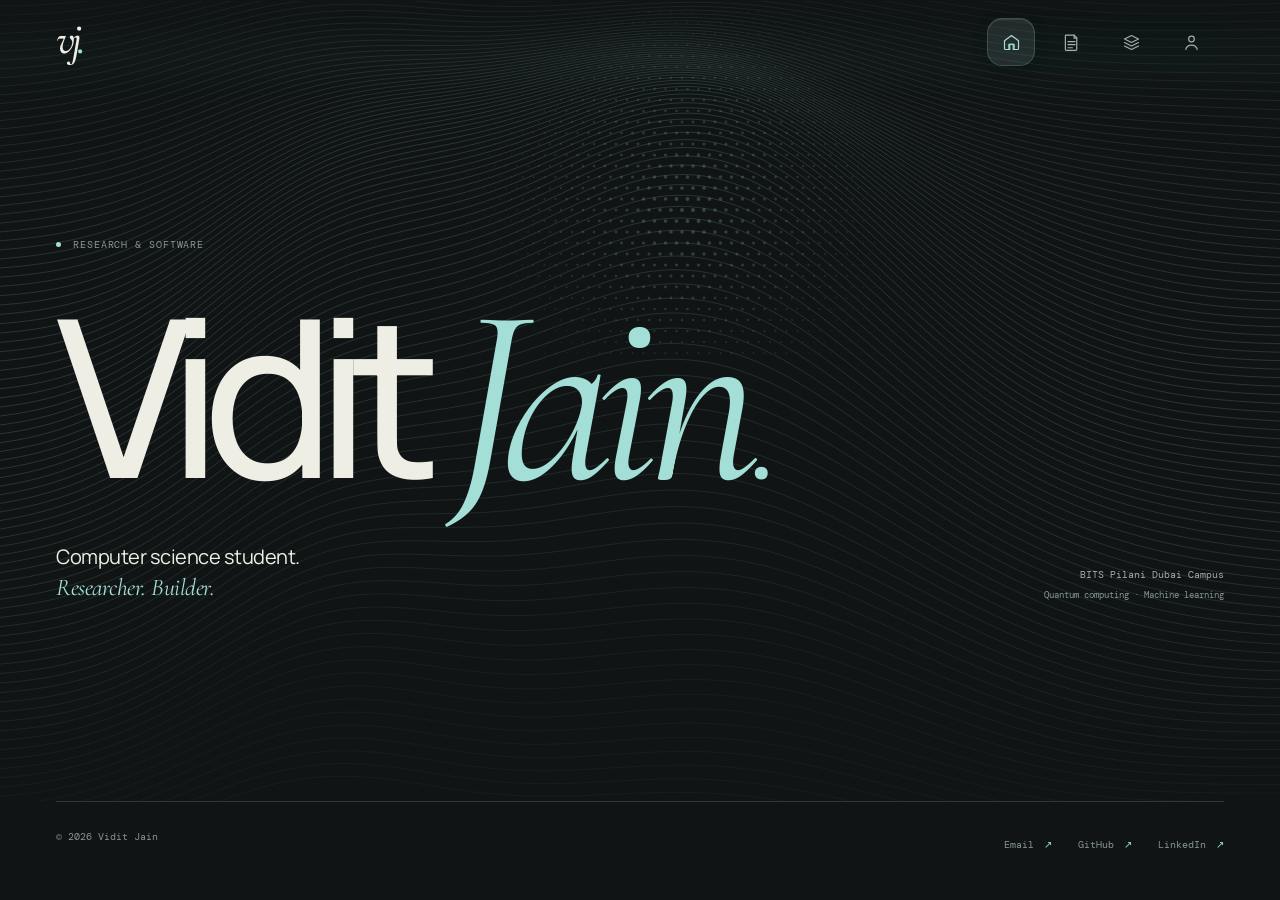
==== commit 1394105d: "Pin wordmark independently from navigation" ====
--- a/index.html
+++ b/index.html
@@ -6,12 +6,12 @@
 <title>Vidit Jain</title><link rel="canonical" href="https://viditjain.me/">
 <link rel="preconnect" href="https://fonts.googleapis.com"><link rel="preconnect" href="https://fonts.gstatic.com" crossorigin>
 <link href="https://fonts.googleapis.com/css2?family=Cormorant+Garamond:ital,wght@0,400;0,500;1,400;1,500&family=DM+Mono:wght@400;500&family=Manrope:wght@400;500;600;700;800&display=swap" rel="stylesheet">
-<link rel="icon" type="image/svg+xml" href="/vj-mark.svg?v=studio-8"><link rel="stylesheet" href="/styles.css?v=studio-13"><script src="/script.js?v=studio-13" defer></script>
+<link rel="icon" type="image/svg+xml" href="/vj-mark.svg?v=studio-8"><link rel="stylesheet" href="/styles.css?v=studio-14"><script src="/script.js?v=studio-13" defer></script>
 </head>
 <body class="page-home">
 <a class="skip-link" href="#main">Skip to content</a>
+<a class="wordmark" href="/" aria-label="Vidit Jain home">vj<span class="wordmark-dot">.</span></a>
 <header class="site-header"><div class="shell header-inner">
-<a class="wordmark" href="/" aria-label="Vidit Jain home">vj<span class="wordmark-dot">.</span></a>
 <nav class="dock" aria-label="Main navigation"><div class="dock-glass">
 <a class="dock-item" href="/" aria-label="Home" aria-current="page"><span class="dock-icon" aria-hidden="true"><svg viewBox="0 0 24 24"><path d="m4 10 8-6 8 6v9a1 1 0 0 1-1 1h-5v-6h-4v6H5a1 1 0 0 1-1-1v-9Z"/><path d="M9 20v-6h6v6"/></svg></span><span class="dock-label">Home</span></a>
 <a class="dock-item" href="/research/" aria-label="Research"><span class="dock-icon" aria-hidden="true"><svg viewBox="0 0 24 24"><path d="M6 3.5h9l3 3V20a1 1 0 0 1-1 1H6a1 1 0 0 1-1-1V4.5a1 1 0 0 1 1-1Z"/><path d="M15 3.5V7h3M8 11h8M8 14.5h8M8 18h5"/></svg></span><span class="dock-label">Research</span></a>
--- a/styles.css
+++ b/styles.css
@@ -32,7 +32,7 @@
 .site-header { position: sticky; top: 0; z-index: 30; overflow: visible; background: transparent; border-bottom: 1px solid transparent; box-shadow: none; backdrop-filter: none; -webkit-backdrop-filter: none; transition: background .55s var(--ease), border-color .55s ease, box-shadow .55s ease; }
 .site-header::after { content: ""; position: absolute; z-index: -1; inset: 0 -2% -24px; background: linear-gradient(180deg, transparent 0%, rgba(163,222,215,.025) 54%, transparent 100%); filter: blur(9px); opacity: .9; pointer-events: none; }
 .header-inner { height: 84px; display: flex; align-items: center; gap: 40px; }
-.wordmark { position: fixed; z-index: 61; top: 20px; left: max(20px, calc((100vw - min(1360px, calc(100vw - 112px))) / 2)); font: italic 500 44px/.9 var(--serif); letter-spacing: -.1em; text-shadow: 0 2px 18px rgba(163,222,215,.08); }
+.wordmark { position: fixed !important; z-index: 61; top: 20px; left: max(20px, calc((100vw - min(1360px, calc(100vw - 112px))) / 2)); font: italic 500 44px/.9 var(--serif); letter-spacing: -.1em; text-shadow: 0 2px 18px rgba(163,222,215,.08); }
 .wordmark-dot { color: var(--accent); }
 
 /* A quiet liquid-glass dock keeps navigation close without competing with the artwork. */
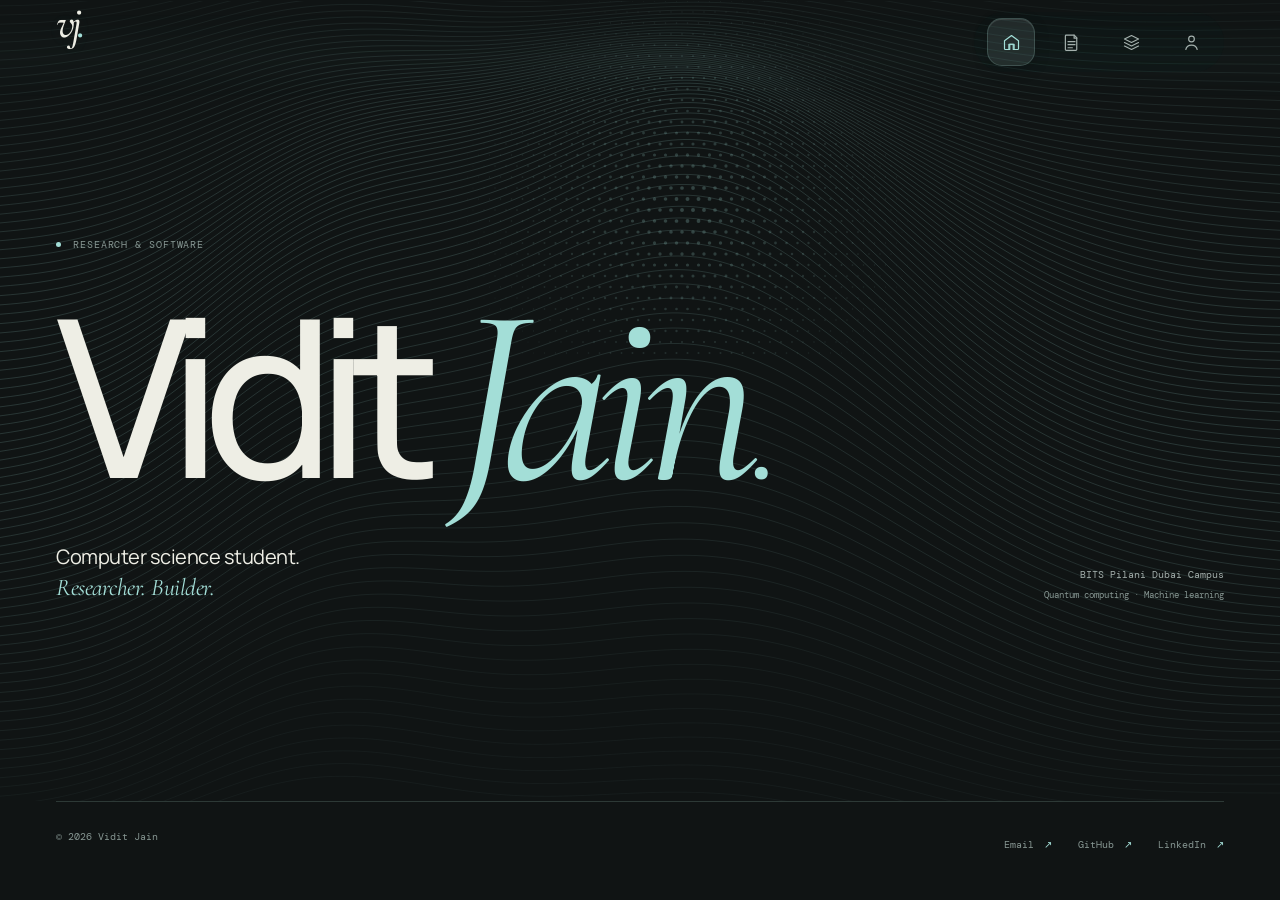
==== commit 2b98f604: "Keep wordmark locked to the viewport edge" ====
--- a/index.html
+++ b/index.html
@@ -6,7 +6,7 @@
 <title>Vidit Jain</title><link rel="canonical" href="https://viditjain.me/">
 <link rel="preconnect" href="https://fonts.googleapis.com"><link rel="preconnect" href="https://fonts.gstatic.com" crossorigin>
 <link href="https://fonts.googleapis.com/css2?family=Cormorant+Garamond:ital,wght@0,400;0,500;1,400;1,500&family=DM+Mono:wght@400;500&family=Manrope:wght@400;500;600;700;800&display=swap" rel="stylesheet">
-<link rel="icon" type="image/svg+xml" href="/vj-mark.svg?v=studio-8"><link rel="stylesheet" href="/styles.css?v=studio-14"><script src="/script.js?v=studio-13" defer></script>
+<link rel="icon" type="image/svg+xml" href="/vj-mark.svg?v=studio-8"><link rel="stylesheet" href="/styles.css?v=studio-15"><script src="/script.js?v=studio-13" defer></script>
 </head>
 <body class="page-home">
 <a class="skip-link" href="#main">Skip to content</a>
--- a/styles.css
+++ b/styles.css
@@ -32,7 +32,7 @@
 .site-header { position: sticky; top: 0; z-index: 30; overflow: visible; background: transparent; border-bottom: 1px solid transparent; box-shadow: none; backdrop-filter: none; -webkit-backdrop-filter: none; transition: background .55s var(--ease), border-color .55s ease, box-shadow .55s ease; }
 .site-header::after { content: ""; position: absolute; z-index: -1; inset: 0 -2% -24px; background: linear-gradient(180deg, transparent 0%, rgba(163,222,215,.025) 54%, transparent 100%); filter: blur(9px); opacity: .9; pointer-events: none; }
 .header-inner { height: 84px; display: flex; align-items: center; gap: 40px; }
-.wordmark { position: fixed !important; z-index: 61; top: 20px; left: max(20px, calc((100vw - min(1360px, calc(100vw - 112px))) / 2)); font: italic 500 44px/.9 var(--serif); letter-spacing: -.1em; text-shadow: 0 2px 18px rgba(163,222,215,.08); }
+.wordmark { position: fixed !important; z-index: 61; top: 4px; left: max(20px, calc((100vw - min(1360px, calc(100vw - 112px))) / 2)); transform: translate3d(0,0,0); font: italic 500 44px/.9 var(--serif); letter-spacing: -.1em; text-shadow: 0 2px 18px rgba(163,222,215,.08); }
 .wordmark-dot { color: var(--accent); }
 
 /* A quiet liquid-glass dock keeps navigation close without competing with the artwork. */
@@ -260,7 +260,7 @@
   html { scroll-padding-top: 150px; }
   .shell { width: calc(100% - 40px); }
   .header-inner { height: 74px; gap: 20px; }
-  .wordmark { top: 15px; left: 20px; font-size: 36px; }
+  .wordmark { top: 4px; left: 20px; font-size: 36px; }
   .dock-glass { gap: 9px; padding: 5px 0 5px 6px; }
   .dock-item { width: 44px; height: 44px; border-radius: 14px; }
   .home-composition { min-height: max(520px,calc(100svh - 190px)); padding-block: 50px 115px; }
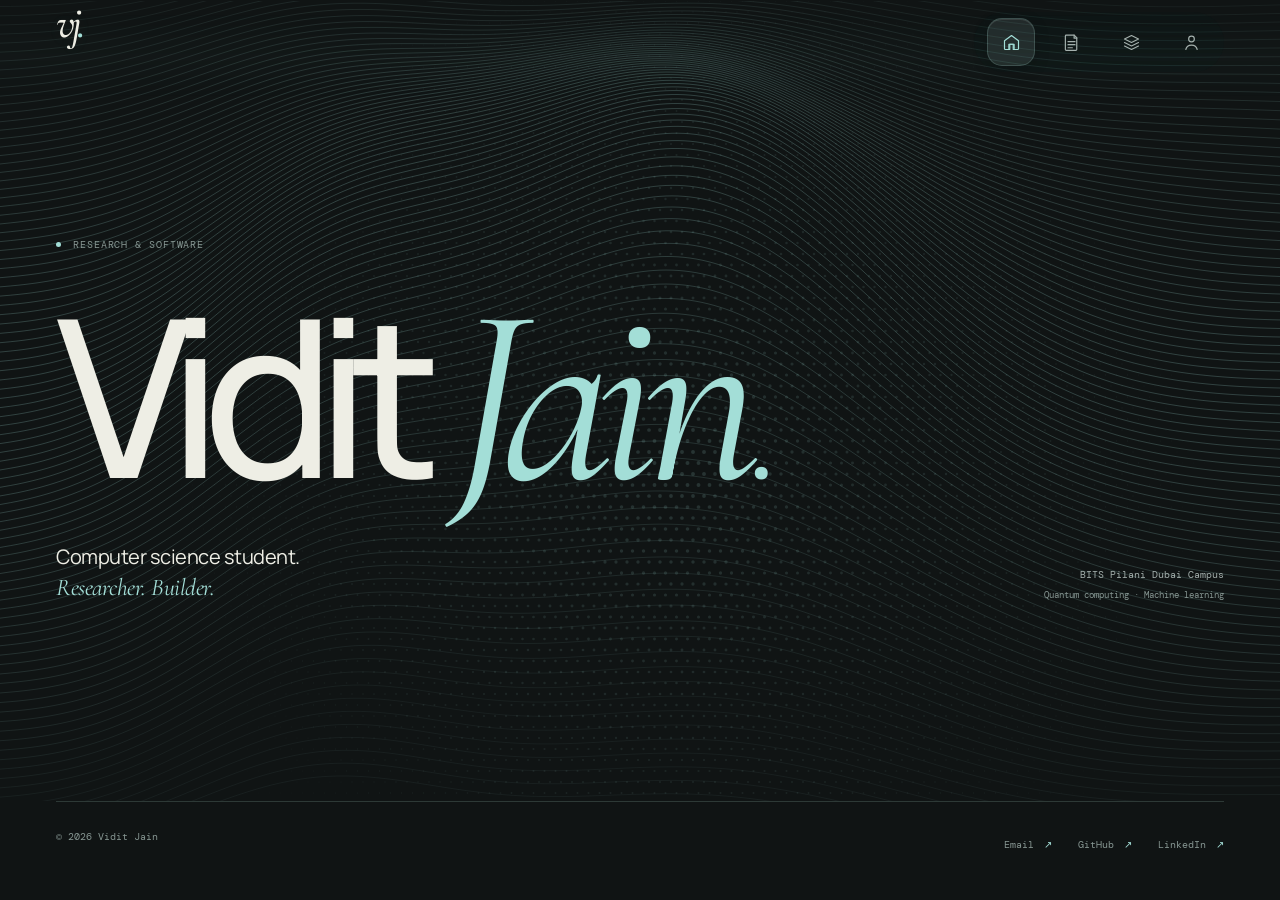
==== commit 65deb427: "Snapshot current portfolio before slide component refactor" ====
--- a/index.html
+++ b/index.html
@@ -6,7 +6,7 @@
 <title>Vidit Jain</title><link rel="canonical" href="https://viditjain.me/">
 <link rel="preconnect" href="https://fonts.googleapis.com"><link rel="preconnect" href="https://fonts.gstatic.com" crossorigin>
 <link href="https://fonts.googleapis.com/css2?family=Cormorant+Garamond:ital,wght@0,400;0,500;1,400;1,500&family=DM+Mono:wght@400;500&family=Manrope:wght@400;500;600;700;800&display=swap" rel="stylesheet">
-<link rel="icon" type="image/svg+xml" href="/vj-mark.svg?v=studio-8"><link rel="stylesheet" href="/styles.css?v=studio-15"><script src="/script.js?v=studio-13" defer></script>
+<link rel="icon" type="image/svg+xml" href="/vj-mark.svg?v=studio-22"><link rel="stylesheet" href="/styles.css?v=studio-23"><script src="/script.js?v=studio-22" defer></script>
 </head>
 <body class="page-home">
 <a class="skip-link" href="#main">Skip to content</a>
--- a/styles.css
+++ b/styles.css
@@ -32,7 +32,7 @@
 .site-header { position: sticky; top: 0; z-index: 30; overflow: visible; background: transparent; border-bottom: 1px solid transparent; box-shadow: none; backdrop-filter: none; -webkit-backdrop-filter: none; transition: background .55s var(--ease), border-color .55s ease, box-shadow .55s ease; }
 .site-header::after { content: ""; position: absolute; z-index: -1; inset: 0 -2% -24px; background: linear-gradient(180deg, transparent 0%, rgba(163,222,215,.025) 54%, transparent 100%); filter: blur(9px); opacity: .9; pointer-events: none; }
 .header-inner { height: 84px; display: flex; align-items: center; gap: 40px; }
-.wordmark { position: fixed !important; z-index: 61; top: 4px; left: max(20px, calc((100vw - min(1360px, calc(100vw - 112px))) / 2)); transform: translate3d(0,0,0); font: italic 500 44px/.9 var(--serif); letter-spacing: -.1em; text-shadow: 0 2px 18px rgba(163,222,215,.08); }
+.wordmark { position: absolute; z-index: 61; top: 4px; left: max(20px, calc((100vw - min(1360px, calc(100vw - 112px))) / 2)); font: italic 500 44px/.9 var(--serif); letter-spacing: -.1em; text-shadow: 0 2px 18px rgba(163,222,215,.08); }
 .wordmark-dot { color: var(--accent); }
 
 /* A quiet liquid-glass dock keeps navigation close without competing with the artwork. */
@@ -58,8 +58,8 @@
 
 /* A quiet, oversized signature with a responsive generative line study. */
 .home-composition { position: relative; isolation: isolate; min-height: max(560px,calc(100svh - 184px)); display: flex; flex-direction: column; justify-content: center; padding-block: 65px 110px; }
-.home-waves { position: absolute; left: 50%; top: -84px; bottom: auto; width: 100vw; height: calc(100% + 84px); transform: translateX(-50%); opacity: .48; z-index: -2; pointer-events: none; }
-.ambient-dots { position: absolute; left: 50%; top: -84px; width: 100vw; height: calc(38% + 84px); transform: translateX(-50%); opacity: .42; z-index: -1; pointer-events: none; }
+.home-waves { position: absolute; left: 50%; top: -84px; bottom: auto; width: 100vw; height: calc(100% + 84px); transform: translateX(-50%); opacity: .64; z-index: -2; pointer-events: none; }
+.ambient-dots { position: absolute; left: 50%; top: -84px; width: 100vw; height: calc(100% + 84px); transform: translateX(-50%); opacity: .27; z-index: -1; pointer-events: none; }
 .home-topline { display: flex; align-items: center; gap: 12px; }
 .home-topline::before { content: ""; width: 5px; height: 5px; border-radius: 50%; background: var(--accent); }
 .name-title { display: flex; align-items: baseline; font: 500 clamp(100px,17.2vw,260px)/1.02 var(--sans); letter-spacing: -.09em; margin: 28px 0 30px; white-space: nowrap; }
@@ -98,7 +98,7 @@
 .page-description { color: var(--muted); font-size: 14px; max-width: 360px; padding-bottom: 5px; }
 .intro-art { position: absolute; z-index: -1; top: -84px; bottom: auto; left: 50%; width: 100vw; height: calc(100% + 84px); transform: translateX(-50%); opacity: .34; pointer-events: none; }
 .page-research .page-intro, .page-projects .page-intro { isolation: auto; }
-.page-research .intro-art, .page-projects .intro-art { position: fixed; z-index: 0; inset: 0; width: 100vw; height: 100svh; transform: none; opacity: .26; }
+.page-research .intro-art, .page-projects .intro-art { position: fixed; z-index: 0; inset: 0; width: 100vw; height: 100svh; transform: none; opacity: .44; }
 .page-research .page-intro > :not(.intro-art), .page-projects .page-intro > :not(.intro-art), .page-research .reading-layout, .page-projects .reading-layout { position: relative; z-index: 1; }
 
 /* The index stays above the work. Each heading stays beside its story. */
@@ -141,6 +141,22 @@
 figcaption { font: 9px/1.8 var(--mono); color: var(--quiet); margin-top: 16px; }
 .signal-figure, .fusion-figure, .cluster-figure { padding-top: 10px; }
 .signal-figure svg, .cluster-figure svg, .fusion-figure svg, .huddle-figure svg { width: 100%; height: auto; overflow: visible; }
+.slide-visual { color: var(--muted); }
+.slide-visual svg { width: 100%; height: auto; overflow: visible; }
+.slide-visual .chart-grid { fill: none; stroke: var(--line); stroke-width: 1; }
+.slide-visual .chart-axis { fill: none; stroke: var(--quiet); stroke-width: 1; }
+.slide-visual .chart-range { fill: none; stroke: var(--accent); stroke-width: 5; stroke-linecap: round; }
+.slide-visual .chart-marker { fill: var(--warm); stroke: var(--bg); stroke-width: 3; }
+.slide-visual .chart-label { fill: #c6d4d1; font: 11px var(--mono); }
+.slide-visual .chart-value { fill: var(--accent); font: 500 15px var(--mono); }
+.slide-visual .chart-note { fill: var(--accent); font: 9px var(--mono); letter-spacing: .06em; text-transform: uppercase; }
+.slide-visual .flow-line { fill: none; stroke: var(--accent); stroke-width: 1.5; stroke-linecap: round; stroke-linejoin: round; }
+.slide-visual .flow-node { fill: rgba(163,222,215,.12); stroke: rgba(163,222,215,.82); stroke-width: 1; }
+.slide-visual .flow-node-accent { fill: rgba(211,222,171,.16); stroke: var(--warm); stroke-width: 1; }
+.slide-visual .flow-label { fill: var(--text); text-anchor: middle; font: 11px var(--mono); }
+.slide-visual .flow-sub { fill: #b5c5c1; text-anchor: middle; font: 9px var(--mono); }
+.signal-figure .gate rect { fill: rgba(163,222,215,.1); }
+.migration-figure, .pipeline-figure, .learning-figure, .ecc-figure { padding-top: 10px; }
 .diagram-lines { fill: none; stroke: var(--accent); stroke-width: 1; opacity: .45; }
 .gate rect { fill: var(--bg); stroke: var(--accent); stroke-width: 1; }
 .diagram-text { fill: var(--text); text-anchor: middle; font: 14px var(--mono); }
@@ -203,18 +219,20 @@
 .work-carousel-layout .contents a::after { display: none; }
 .work-carousel-layout .contents a:hover, .work-carousel-layout .contents a[aria-current] { color: transparent; background: var(--accent); box-shadow: 0 0 0 4px rgba(163,222,215,.12), 0 0 12px rgba(163,222,215,.62); transform: scale(1.12); }
 .work-carousel-layout .contents a[aria-current] { flex-basis: 20px; width: 20px; border-radius: 999px; transform: none; }
-.work-carousel { position: relative; min-height: clamp(480px, 65vh, 640px); margin-top: 18px; perspective: 1500px; }
+.work-carousel { position: relative; width: min(100%, 1180px); align-self: center; min-height: clamp(480px, 65vh, 640px); margin-top: 18px; perspective: 1500px; }
 .work-card { position: absolute; inset: 0; display: block; height: clamp(480px, 65vh, 640px); min-height: 0; padding: 0; border: 0; opacity: 0; transform: translate3d(calc(var(--card-x,0px) + var(--drag-x,0px)),var(--card-y,0px),0) scale(var(--card-scale,1)); transform-origin: center top; transition: transform .78s var(--ease), opacity .5s ease; will-change: transform, opacity; }
 .work-card::before { display: none; }
 .work-card-inner { position: relative; width: 100%; height: 100%; transform-style: preserve-3d; transition: transform .82s cubic-bezier(.22,1,.36,1); }
 .work-card.is-flipped .work-card-inner { transform: rotateY(180deg); }
-.work-face { position: absolute; inset: 0; overflow: hidden; border: 1px solid rgba(219,248,241,.19); border-radius: 28px; background: linear-gradient(135deg, rgba(38,57,56,.68), rgba(13,20,20,.72) 58%, rgba(28,44,43,.64)); box-shadow: 0 24px 60px rgba(0,0,0,.22), inset 0 1px 0 rgba(255,255,255,.13), inset 0 -1px 0 rgba(163,222,215,.08); backdrop-filter: blur(22px) saturate(150%); -webkit-backdrop-filter: blur(22px) saturate(150%); backface-visibility: hidden; -webkit-backface-visibility: hidden; }
+.work-face { position: absolute; inset: 0; overflow: hidden; border: 1px solid rgba(219,248,241,.035); border-radius: 28px; background: linear-gradient(135deg, rgba(38,57,56,.68), rgba(13,20,20,.72) 58%, rgba(28,44,43,.64)); box-shadow: 0 24px 60px rgba(0,0,0,.16), inset 0 1px 0 rgba(255,255,255,.08), inset 0 -1px 0 rgba(163,222,215,.05); backdrop-filter: blur(22px) saturate(150%); -webkit-backdrop-filter: blur(22px) saturate(150%); -webkit-mask-image: radial-gradient(ellipse 62% 108% at 50% 50%, #000 0%, #000 70%, transparent 100%); mask-image: radial-gradient(ellipse 62% 108% at 50% 50%, #000 0%, #000 70%, transparent 100%); backface-visibility: hidden; -webkit-backface-visibility: hidden; }
 .work-face::before { content: ""; position: absolute; inset: 1px; border-radius: 27px; background: radial-gradient(circle at 10% 0%, rgba(163,222,215,.1), transparent 32%), linear-gradient(110deg, transparent 35%, rgba(255,255,255,.035), transparent 65%); pointer-events: none; }
 .work-face-front { display: grid; grid-template-columns: minmax(0,.78fr) minmax(0,1.22fr); align-items: center; gap: clamp(32px,7vw,110px); padding: clamp(30px,5vw,72px); }
 .work-face-front::after { content: ""; position: absolute; top: 19%; right: -1px; width: 2px; height: 62%; border-radius: 2px; background: linear-gradient(180deg, transparent, var(--accent) 28%, var(--warm) 52%, var(--accent) 76%, transparent); box-shadow: 0 0 8px rgba(163,222,215,.8), 0 0 24px rgba(163,222,215,.35); animation: edge-sweep 2.8s ease-in-out infinite; pointer-events: none; }
 .work-face-front .case-heading, .work-face-front .case-content { position: relative; z-index: 1; min-width: 0; }
 .work-card .work-face > * { transition: opacity .45s ease; }
 .work-card[aria-current="false"] .work-face > * { opacity: 0; }
+.work-carousel.is-dragging .work-card[aria-current="false"] .work-face-front > * { opacity: .2; }
+.work-carousel.is-dragging .work-card[aria-current="false"] .work-face-front .card-flip-cue { opacity: 0; }
 .work-face-front .case-heading-inner { position: static; padding: 0; }
 .work-face-front .entry-meta { margin-bottom: 20px; }
 .work-face-front .entry h2 { font-size: clamp(30px,3.5vw,58px); line-height: 1.06; margin-bottom: 18px; }
@@ -270,8 +288,8 @@
   .home-caption .home-affiliation span { font-size: 8px; }
   .home-topline .kicker { font-size: 8px; }
   .name-title { font-size: 18.8vw; margin-block: 30px; }
-  .ambient-dots { width: 100vw; height: calc(36% + 74px); top: -74px; }
-  .home-waves { height: calc(100% + 74px); top: -74px; opacity: .7; }
+  .ambient-dots { width: 100vw; height: calc(100% + 74px); top: -74px; }
+  .home-waves { height: calc(100% + 74px); top: -74px; opacity: .72; }
   .home-under-title .kicker { font-size: 7px; }
   .home-body { display: flex; flex-direction: column; gap: 28px; padding-top: 28px; }
   .home-intro { width: 100%; }
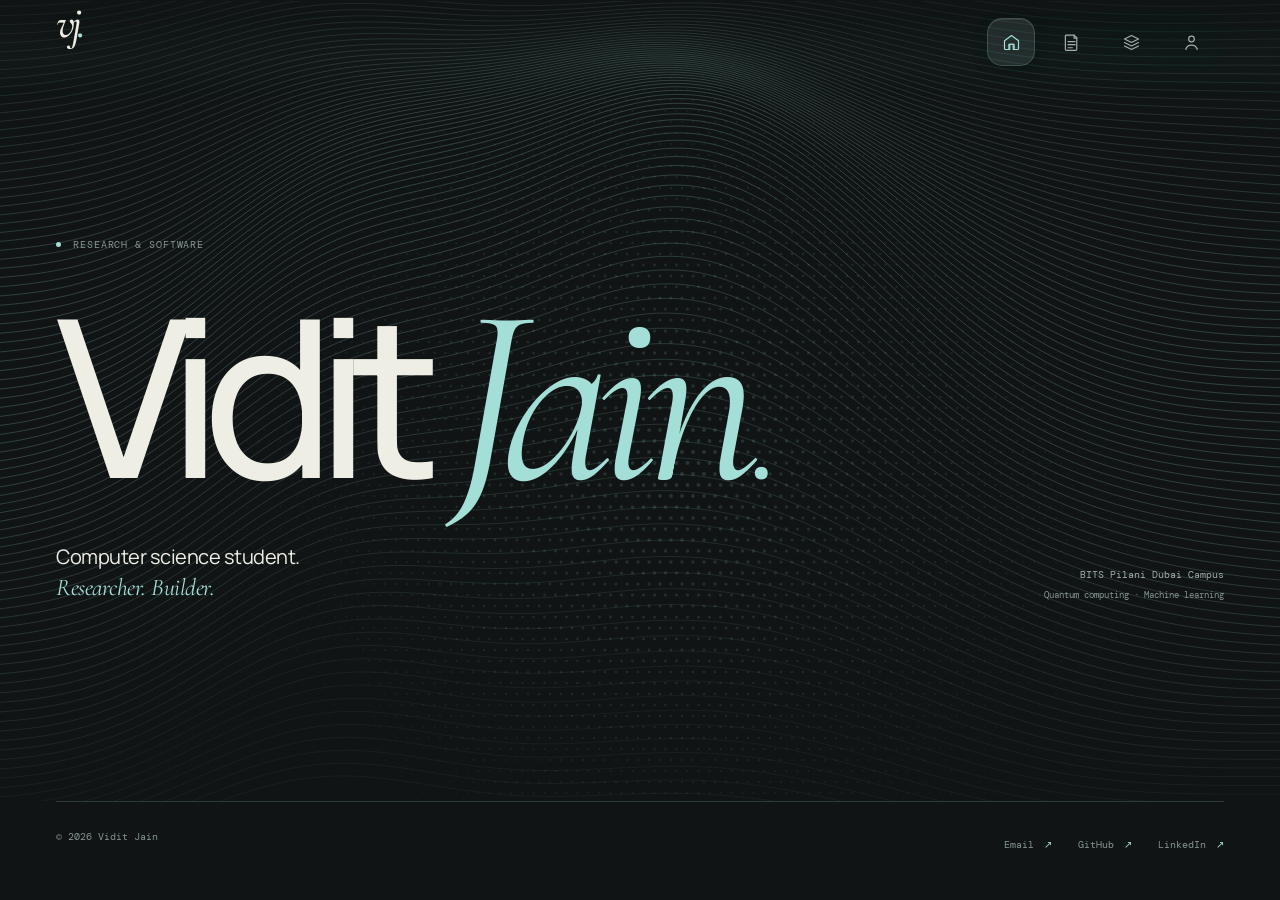
==== commit d6398489: "Make work slides reusable" ====
--- a/index.html
+++ b/index.html
@@ -6,7 +6,7 @@
 <title>Vidit Jain</title><link rel="canonical" href="https://viditjain.me/">
 <link rel="preconnect" href="https://fonts.googleapis.com"><link rel="preconnect" href="https://fonts.gstatic.com" crossorigin>
 <link href="https://fonts.googleapis.com/css2?family=Cormorant+Garamond:ital,wght@0,400;0,500;1,400;1,500&family=DM+Mono:wght@400;500&family=Manrope:wght@400;500;600;700;800&display=swap" rel="stylesheet">
-<link rel="icon" type="image/svg+xml" href="/vj-mark.svg?v=studio-22"><link rel="stylesheet" href="/styles.css?v=studio-23"><script src="/script.js?v=studio-22" defer></script>
+<link rel="icon" type="image/svg+xml" href="/vj-mark.svg?v=studio-22"><link rel="stylesheet" href="/styles.css?v=studio-23"><script src="/script.js?v=studio-23" defer></script>
 </head>
 <body class="page-home">
 <a class="skip-link" href="#main">Skip to content</a>
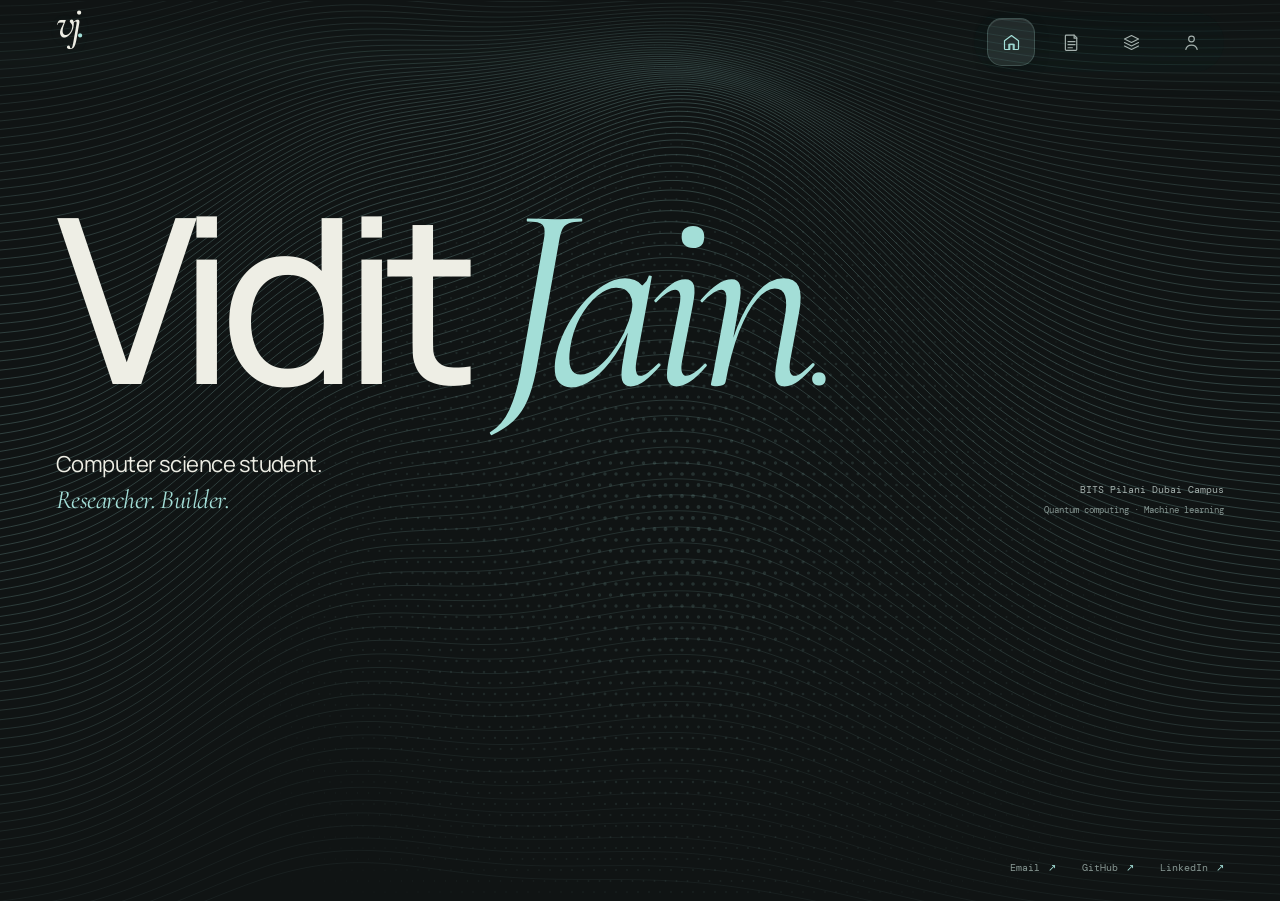
==== commit d131df28: "Refine About page and home presentation" ====
--- a/index.html
+++ b/index.html
@@ -21,11 +21,11 @@
 </div></header>
 <main id="main"><section class="shell home-composition">
 <canvas class="home-waves" data-art="waves" aria-hidden="true"></canvas>
-<canvas class="ambient-dots" data-art="dots" aria-hidden="true"></canvas><div class="home-topline"><p class="kicker">RESEARCH &amp; SOFTWARE</p></div>
+<canvas class="ambient-dots" data-art="dots" aria-hidden="true"></canvas>
 <h1 class="name-title"><span>Vidit</span> <em>Jain</em><span class="name-period" aria-hidden="true">.</span></h1>
 <div class="home-caption"><p>Computer science student.<br><em>Researcher. Builder.</em></p><p class="home-affiliation">BITS Pilani Dubai Campus<br><span>Quantum computing · Machine learning</span></p>
 </div>
+<nav class="home-links" aria-label="Contact and profile links"><a href="mailto:f20240363@dubai.bits-pilani.ac.in">Email<span aria-hidden="true">↗</span></a><a href="https://github.com/VIDITJAIN7" target="_blank" rel="noreferrer">GitHub<span aria-hidden="true">↗</span></a><a href="https://www.linkedin.com/in/viditjain7" target="_blank" rel="noreferrer">LinkedIn<span aria-hidden="true">↗</span></a></nav>
 </section></main>
-<footer class="shell footer"><span>© 2026 Vidit Jain</span><div class="footer-links"><button class="motion-toggle" type="button" aria-pressed="false" hidden>Motion <span class="motion-state">on</span></button><a href="mailto:f20240363@dubai.bits-pilani.ac.in">Email<span aria-hidden="true">↗</span></a><a href="https://github.com/VIDITJAIN7" target="_blank" rel="noreferrer">GitHub<span aria-hidden="true">↗</span></a><a href="https://www.linkedin.com/in/viditjain7" target="_blank" rel="noreferrer">LinkedIn<span aria-hidden="true">↗</span></a></div></footer>
 </body>
 </html>
--- a/styles.css
+++ b/styles.css
@@ -57,19 +57,25 @@
 .text-link:hover { text-decoration-color: var(--accent); }
 
 /* A quiet, oversized signature with a responsive generative line study. */
-.home-composition { position: relative; isolation: isolate; min-height: max(560px,calc(100svh - 184px)); display: flex; flex-direction: column; justify-content: center; padding-block: 65px 110px; }
+.home-composition { position: relative; isolation: isolate; min-height: max(560px,calc(100svh - 84px)); display: flex; flex-direction: column; justify-content: center; padding-block: 65px 24px; }
 .home-waves { position: absolute; left: 50%; top: -84px; bottom: auto; width: 100vw; height: calc(100% + 84px); transform: translateX(-50%); opacity: .64; z-index: -2; pointer-events: none; }
 .ambient-dots { position: absolute; left: 50%; top: -84px; width: 100vw; height: calc(100% + 84px); transform: translateX(-50%); opacity: .27; z-index: -1; pointer-events: none; }
 .home-topline { display: flex; align-items: center; gap: 12px; }
 .home-topline::before { content: ""; width: 5px; height: 5px; border-radius: 50%; background: var(--accent); }
-.name-title { display: flex; align-items: baseline; font: 500 clamp(100px,17.2vw,260px)/1.02 var(--sans); letter-spacing: -.09em; margin: 28px 0 30px; white-space: nowrap; }
+.name-title { display: flex; align-items: baseline; font: 500 clamp(106px,18vw,270px)/1.02 var(--sans); letter-spacing: -.075em; font-kerning: normal; margin: 28px 0 30px; white-space: nowrap; }
+.name-title > span:first-child { letter-spacing: -.065em; }
 .name-title em { color: var(--accent); font-size: 1.15em; letter-spacing: -.065em; margin-left: .12em; line-height: .9; }
 .name-period { color: var(--accent); font-family: var(--serif); font-size: .6em; margin-left: .03em; }
 .home-caption { display: flex; justify-content: space-between; align-items: end; gap: 24px; }
-.home-caption > p:first-child { font-size: 20px; line-height: 1.45; letter-spacing: -.025em; }
+.home-caption > p:first-child { font-size: 22px; line-height: 1.45; letter-spacing: -.025em; }
 .home-caption em { color: var(--accent); font-size: 1.2em; }
 .home-caption .home-affiliation { margin: 0; color: var(--muted); font: 10px/2 var(--mono); text-align: right; }
 .home-affiliation span { color: var(--quiet); font-size: 9px; }
+.home-links { display: flex; justify-content: flex-end; align-items: center; gap: 26px; margin-top: auto; padding-top: 38px; color: var(--quiet); font: 10px/1.8 var(--mono); }
+.home-links a { display: inline-flex; align-items: center; gap: 8px; transition: color .2s ease; }
+.home-links a span { color: var(--accent); display: inline-block; transition: transform .25s var(--ease); }
+.home-links a:hover { color: var(--text); }
+.home-links a:hover span { transform: translate(3px,-3px); }
 .home-under-title { border-top: 1px solid var(--line); display: flex; justify-content: space-between; padding-top: 14px; gap: 20px; }
 .home-under-title .kicker { font-size: 9px; }
 .home-body { display: grid; grid-template-columns: 1fr 1fr; gap: 9%; padding: 48px 0 16px; align-items: center; }
@@ -131,7 +137,7 @@
 .case-note p + p { margin-top: 14px; }
 .project-title h2 { font-size: clamp(36px,4.4vw,64px); margin-bottom: 15px; }
 .project-title h2 em { display: block; font-size: .66em; margin-top: 8px; }
-.project-title > a { display: inline-flex; align-items: center; gap: 28px; margin-block: 8px 3px; border-bottom: 1px solid var(--line); padding-block: 8px; font: 10px var(--mono); transition: border-color .2s; }
+.project-title > a { display: inline-flex; align-items: center; gap: 9px; margin-block: 8px 3px; border-bottom: 1px solid var(--line); padding-block: 8px; font: 10px var(--mono); transition: border-color .2s; }
 .project-title > a:hover { border-color: var(--accent); }
 .metrics { display: flex; flex-wrap: wrap; gap: 25px 38px; margin-block: 36px; padding-block: 26px; border-block: 1px solid var(--line); }
 .metrics > div { display: flex; flex-direction: column-reverse; gap: 9px; }
@@ -164,6 +170,8 @@
 .signal-dot, .cluster-dots { fill: var(--accent); color: var(--accent); }
 .cluster-dots .anomaly { fill: var(--warm); }
 .fusion-figure { color: var(--muted); font-family: var(--mono); }
+.fusion-figure svg, .learning-figure svg { shape-rendering: geometricPrecision; text-rendering: geometricPrecision; }
+.fusion-figure svg path, .learning-figure svg path { vector-effect: non-scaling-stroke; }
 .fusion-figure path[stroke="#d7ee91"] { stroke: var(--warm); }
 .fusion-figure path[stroke="#8ac7c5"] { stroke: var(--accent); }
 .process { position: relative; display: flex; padding: 0; margin: 0; list-style: none; }
@@ -189,16 +197,25 @@
 .about-layout { display: grid; grid-template-columns: .85fr 1.15fr; gap: 9%; border-top: 1px solid var(--line); }
 .about-margin { align-self: start; position: sticky; top: 115px; padding-block: 30px; }
 .profile-signature { position: relative; width: 280px; max-width: 100%; height: 210px; isolation: isolate; }
-.profile-signature canvas { position: absolute; width: 100%; height: 100%; inset: 0; z-index: -1; opacity: .65; }
+.profile-signature canvas { position: absolute; width: 100%; height: 100%; inset: 0; z-index: -1; opacity: .32; }
 .serif-monogram { font: italic 175px/1 var(--serif); color: var(--accent); letter-spacing: -.16em; }
 .serif-monogram > span { display: inline-block; transform: translateY(20px); }
+.profile-id { display: grid; gap: 2px; margin-top: 2px; }
+.profile-id strong { font: 500 19px/1.3 var(--sans); letter-spacing: -.035em; }
+.profile-id span, .profile-id small { color: var(--quiet); font: 9px/1.7 var(--mono); }
+.profile-id small { color: var(--accent); letter-spacing: .08em; margin-top: 6px; }
+.about-margin > .kicker { margin-top: 28px; color: var(--accent); }
 .margin-note { font: 11px/2.2 var(--mono); color: var(--quiet); margin-top: 22px; }
 .about-section { padding-block: 38px; }
 .about-section + .about-section { border-top: 1px solid var(--line); }
 .about-section > .kicker { color: var(--accent); margin-bottom: 22px; }
 .about-section h2 { font: 500 27px/1.3 var(--sans); letter-spacing: -.035em; margin-bottom: 15px; }
 .about-section > p:not([class]), .experience p { color: var(--muted); font-size: 14px; }
-.education-line { display: flex; justify-content: space-between; align-items: center; gap: 25px; }
+.education-section { display: block; }
+.education-section .kicker { color: var(--accent); }
+.education-section h2 { white-space: nowrap; }
+.education-section > div > p:not([class]) { color: var(--muted); font-size: 14px; }
+.education-line { display: grid; grid-template-columns: auto 1fr; align-items: end; gap: 25px; margin: 12px 0 0; padding-top: 0; }
 .education-line strong { font: 400 64px var(--serif); color: var(--accent); }
 .education-line strong span { font: 10px var(--mono); color: var(--quiet); }
 .education-line > span { color: var(--muted); font: 10px/1.8 var(--mono); }
@@ -208,6 +225,12 @@
 .recognition-list > div:last-child { border: 0; }
 .recognition-list dd { margin: 0; color: var(--warm); text-align: right; font: 10px/1.8 var(--mono); }
 .email-address { display: inline-block; margin-top: 16px; font-size: 13px; overflow-wrap: anywhere; }
+.page-about .page-intro { isolation: auto; }
+.page-about .intro-art { position: fixed; z-index: 0; inset: 0; width: 100vw; height: 100svh; transform: none; opacity: .34; }
+.page-about .page-intro > :not(.intro-art), .page-about .about-layout { position: relative; z-index: 1; }
+.about-margin .contact-section { margin-top: 30px; padding-block: 26px 0; border-top: 1px solid var(--line); }
+.about-margin .contact-section h2 { font-size: 22px; }
+.about-margin .contact-section > p:not([class]) { font-size: 12px; }
 
 /* Research and project work: a horizontal glass card browser with a second face for detail. */
 .work-carousel-layout { display: flex; flex-direction: column; }
@@ -281,11 +304,12 @@
   .wordmark { top: 4px; left: 20px; font-size: 36px; }
   .dock-glass { gap: 9px; padding: 5px 0 5px 6px; }
   .dock-item { width: 44px; height: 44px; border-radius: 14px; }
-  .home-composition { min-height: max(520px,calc(100svh - 190px)); padding-block: 50px 115px; }
+  .home-composition { min-height: max(520px,calc(100svh - 84px)); padding-block: 50px 24px; }
   .home-caption { align-items: start; flex-direction: column; gap: 25px; }
   .home-caption > p:first-child { font-size: 19px; }
   .home-caption .home-affiliation { text-align: left; font-size: 9px; }
   .home-caption .home-affiliation span { font-size: 8px; }
+  .home-links { justify-content: flex-start; gap: 18px; padding-top: 30px; font-size: 9px; }
   .home-topline .kicker { font-size: 8px; }
   .name-title { font-size: 18.8vw; margin-block: 30px; }
   .ambient-dots { width: 100vw; height: calc(100% + 74px); top: -74px; }
@@ -327,12 +351,16 @@
   .learning-sequence > span { min-width: 0; font-size: clamp(20px,5.5vw,30px); }
   figcaption { font-size: 8px; }
   .about-layout { display: block; }
-  .about-margin { position: static; display: grid; grid-template-columns: 150px 1fr; align-items: center; gap: 20px; padding-block: 25px; border-bottom: 1px solid var(--line); }
+  .about-margin { position: static; display: grid; grid-template-columns: 150px 1fr; align-items: center; gap: 12px 20px; padding-block: 25px; border-bottom: 1px solid var(--line); }
   .profile-signature { width: 150px; height: 140px; }
   .serif-monogram { font-size: 115px; }
-  .about-margin > .kicker { display: none; }
-  .margin-note { margin: 0; font-size: 9px; }
+  .profile-signature { grid-row: 1; }
+  .profile-id { grid-column: 2; margin: 0; }
+  .about-margin > .kicker { display: block; grid-column: 2; margin: 0; }
+  .margin-note { grid-column: 2; margin: 0; font-size: 9px; }
   .about-section { padding-block: 30px; }
+  .education-section .education-line { margin-top: 25px; }
+  .about-margin .contact-section { grid-column: 1 / -1; margin-top: 18px; }
   .education-line { flex-wrap: wrap; }
   .recognition-list > div { gap: 18px; font-size: 11px; }
   .recognition-list dd { font-size: 9px; }
